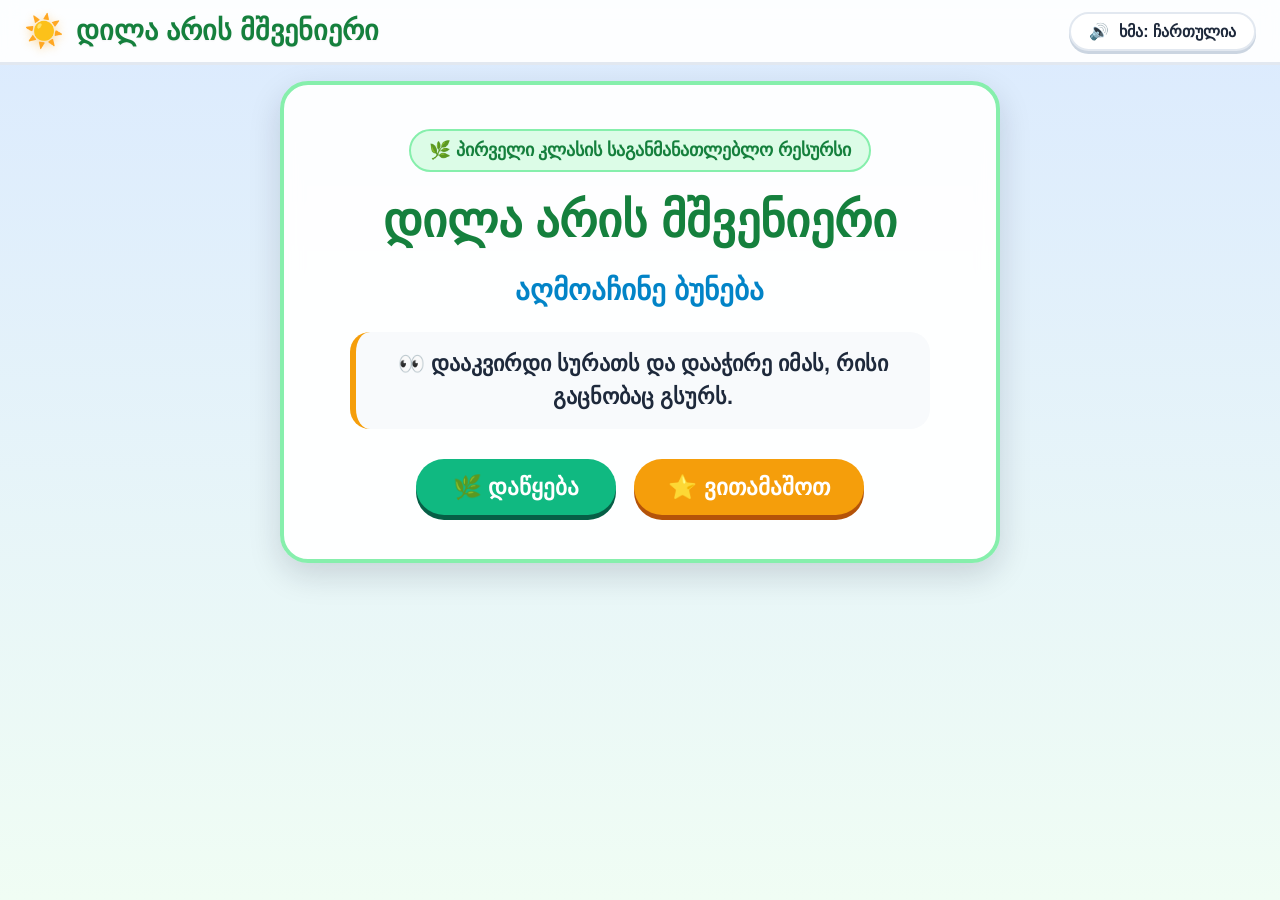
==== index.html @ 61a49000 "Add files via upload" ====
<!DOCTYPE html>
<html lang="ka">
<head>
  <meta charset="UTF-8">
  <meta name="viewport" content="width=device-width, initial-scale=1.0">
  <title>დილა არის მშვენიერი - აღმოაჩინე ბუნება</title>
  
  <!-- სტილების ფაილები (ლოკალური, ოფლაინ) -->
  <link rel="stylesheet" href="css/animations.css">
  <link rel="stylesheet" href="css/style.css">
</head>
<body>
  <div id="app-root">
    
    <!-- ზედა მართვის ზოლი (Header) -->
    <header class="app-header" role="banner">
      <div class="brand-wrapper" id="btn-brand-home" tabindex="0" role="button" aria-label="მთავარ გვერდზე გადასვლა">
        <span class="brand-icon" aria-hidden="true">☀️</span>
        <h1 class="brand-title">დილა არის მშვენიერი</h1>
      </div>
      
      <div class="header-controls">
        <button id="btn-header-home" class="btn btn-icon-control" style="display: none;" aria-label="საწყის გვერდზე დაბრუნება">
          🏠 მთავარი
        </button>
        <button id="btn-header-quiz" class="btn btn-icon-control" style="display: none;" aria-label="თამაშის დაწყება">
          🎮 ვითამაშოთ
        </button>
        <button id="btn-mute-toggle" class="btn btn-icon-control" aria-label="ხმის ჩართვა ან გამორთვა" aria-pressed="false">
          🔊 <span>ხმა: ჩართულია</span>
        </button>
      </div>
    </header>

    <!-- მთავარი ეკრანების კონტეინერი -->
    <main class="screen-container" role="main">

      <!-- 1. საწყისი ეკრანი (Start View) -->
      <section id="view-start" class="screen-view active" aria-labelledby="start-title-id">
        <div class="start-card">
          <div class="start-badge">🌿 პირველი კლასის საგანმანათლებლო რესურსი</div>
          <h2 id="start-title-id" class="start-title">დილა არის მშვენიერი</h2>
          <p class="start-subtitle">აღმოაჩინე ბუნება</p>
          
          <div class="start-instructions" role="note">
            👀 დააკვირდი სურათს და დააჭირე იმას, რისი გაცნობაც გსურს.
          </div>

          <div class="start-actions">
            <button id="btn-start-explore" class="btn btn-primary" aria-label="ბუნების შესწავლის დაწყება">
              🌿 დაწყება
            </button>
            <button id="btn-start-quiz" class="btn btn-amber" aria-label="თამაშის დაწყება">
              ⭐ ვითამაშოთ
            </button>
          </div>
        </div>
      </section>

      <!-- 2. ბუნების ინტერაქტიული სცენა (Explore View) -->
      <section id="view-explore" class="screen-view" aria-label="ბუნების ინტერაქტიული სცენა">
        <div class="explore-toolbar">
          <div class="explore-hint">
            <span>🔍</span> დააკვირდი და შეეხე სურათზე ნებისმიერ ობიექტს!
          </div>
        </div>

        <div class="svg-viewport-wrapper">
          <!-- სრული, ფერადი ბუნების SVG სცენა (1200 x 700) -->
          <svg class="nature-svg" viewBox="0 0 1200 700" xmlns="http://www.w3.org/2000/svg" role="img" aria-label="ბუნების სცენა: მზე, ცა, მუხა, ტბა და ცხოველები">
            <defs>
              <!-- ცის გრადიენტი -->
              <linearGradient id="grad-sky" x1="0%" y1="0%" x2="0%" y2="100%">
                <stop offset="0%" stop-color="#38bdf8"/>
                <stop offset="55%" stop-color="#bae6fd"/>
                <stop offset="100%" stop-color="#fef9c3"/>
              </linearGradient>

              <!-- ბორცვების გრადიენტი -->
              <linearGradient id="grad-hills-far" x1="0%" y1="0%" x2="0%" y2="100%">
                <stop offset="0%" stop-color="#86efac"/>
                <stop offset="100%" stop-color="#4ade80"/>
              </linearGradient>
              <linearGradient id="grad-meadow" x1="0%" y1="0%" x2="0%" y2="100%">
                <stop offset="0%" stop-color="#4ade80"/>
                <stop offset="60%" stop-color="#22c55e"/>
                <stop offset="100%" stop-color="#16a34a"/>
              </linearGradient>

              <!-- ტბის წყლის გრადიენტი -->
              <linearGradient id="grad-lake" x1="0%" y1="0%" x2="100%" y2="100%">
                <stop offset="0%" stop-color="#38bdf8"/>
                <stop offset="60%" stop-color="#0284c7"/>
                <stop offset="100%" stop-color="#0369a1"/>
              </linearGradient>

              <!-- მუხის ხის ტანის გრადიენტი -->
              <linearGradient id="grad-trunk" x1="0%" y1="0%" x2="100%" y2="0%">
                <stop offset="0%" stop-color="#5d4037"/>
                <stop offset="40%" stop-color="#795548"/>
                <stop offset="80%" stop-color="#8d6e63"/>
                <stop offset="100%" stop-color="#4e342e"/>
              </linearGradient>

              <!-- მუხის ფოთლების ჩრდილები -->
              <radialGradient id="grad-canopy-1" cx="40%" cy="40%" r="60%">
                <stop offset="0%" stop-color="#4ade80"/>
                <stop offset="70%" stop-color="#16a34a"/>
                <stop offset="100%" stop-color="#14532d"/>
              </radialGradient>
              <radialGradient id="grad-canopy-2" cx="30%" cy="30%" r="70%">
                <stop offset="0%" stop-color="#22c55e"/>
                <stop offset="85%" stop-color="#15803d"/>
                <stop offset="100%" stop-color="#052e16"/>
              </radialGradient>

              <!-- სკის გრადიენტი -->
              <linearGradient id="grad-beehive" x1="0%" y1="0%" x2="0%" y2="100%">
                <stop offset="0%" stop-color="#fef08a"/>
                <stop offset="50%" stop-color="#f59e0b"/>
                <stop offset="100%" stop-color="#d97706"/>
              </linearGradient>

              <!-- რკოს გრადიენტი -->
              <linearGradient id="grad-acorn" x1="0%" y1="0%" x2="100%" y2="100%">
                <stop offset="0%" stop-color="#d97706"/>
                <stop offset="60%" stop-color="#b45309"/>
                <stop offset="100%" stop-color="#78350f"/>
              </linearGradient>
            </defs>

            <!-- ცის ფონი -->
            <rect x="0" y="0" width="1200" height="700" fill="url(#grad-sky)"/>

            <!-- დილის მზე -->
            <g class="anim-sun-group" transform="translate(110, 100)">
              <!-- მზის სხივები -->
              <g class="anim-sun-rays">
                <line x1="0" y1="-65" x2="0" y2="-82" stroke="#fde047" stroke-width="5" stroke-linecap="round"/>
                <line x1="46" y1="-46" x2="58" y2="-58" stroke="#fde047" stroke-width="5" stroke-linecap="round"/>
                <line x1="65" y1="0" x2="82" y2="0" stroke="#fde047" stroke-width="5" stroke-linecap="round"/>
                <line x1="46" y1="46" x2="58" y2="58" stroke="#fde047" stroke-width="5" stroke-linecap="round"/>
                <line x1="0" y1="65" x2="0" y2="82" stroke="#fde047" stroke-width="5" stroke-linecap="round"/>
                <line x1="-46" y1="46" x2="-58" y2="58" stroke="#fde047" stroke-width="5" stroke-linecap="round"/>
                <line x1="-65" y1="0" x2="-82" y2="0" stroke="#fde047" stroke-width="5" stroke-linecap="round"/>
                <line x1="-46" y1="-46" x2="-58" y2="-58" stroke="#fde047" stroke-width="5" stroke-linecap="round"/>
              </g>
              <!-- მზის დისკო -->
              <circle cx="0" cy="0" r="50" fill="#facc15" stroke="#f59e0b" stroke-width="3"/>
              <!-- მეგობრული ღიმილი მზეზე -->
              <ellipse cx="-16" cy="-10" rx="4" ry="6" fill="#78350f"/>
              <ellipse cx="16" cy="-10" rx="4" ry="6" fill="#78350f"/>
              <circle cx="-14" cy="-12" r="1.5" fill="#ffffff"/>
              <circle cx="18" cy="-12" r="1.5" fill="#ffffff"/>
              <path d="M -18 10 Q 0 26 18 10" stroke="#78350f" stroke-width="3.5" fill="none" stroke-linecap="round"/>
              <!-- ვარდისფერი ლოყები -->
              <circle cx="-25" cy="5" r="7" fill="#f87171" opacity="0.45"/>
              <circle cx="25" cy="5" r="7" fill="#f87171" opacity="0.45"/>
            </g>

            <!-- მცურავი დილის ღრუბლები -->
            <g class="anim-cloud-1" opacity="0.95">
              <path d="M 280 90 Q 300 60 340 70 Q 380 50 420 75 Q 460 65 480 95 Q 490 120 460 130 L 290 130 Q 260 120 280 90 Z" fill="#ffffff"/>
            </g>
            <g class="anim-cloud-2" opacity="0.9">
              <path d="M 680 70 Q 700 45 735 55 Q 765 35 805 60 Q 840 50 860 80 Q 870 105 840 115 L 690 115 Q 660 105 680 70 Z" fill="#ffffff"/>
            </g>

            <!-- შორეული ბორცვები -->
            <path d="M 0 380 Q 200 320 450 360 Q 750 310 1050 370 L 1200 390 L 1200 700 L 0 700 Z" fill="url(#grad-hills-far)"/>

            <!-- მთავარი მწვანე მინდორი -->
            <path d="M 0 440 Q 260 410 520 450 Q 800 400 1200 460 L 1200 700 L 0 700 Z" fill="url(#grad-meadow)"/>

            <!-- პატარა ტბა (ტბა / Pond) -->
            <g id="scene-lake-group">
              <!-- ტბის სანაპირო ჩარჩო (სილა/მიწა) -->
              <path d="M 120 540 C 100 480, 240 450, 360 465 C 470 475, 520 530, 480 600 C 440 660, 260 665, 170 635 C 130 615, 105 575, 120 540 Z" fill="#bbf7d0" opacity="0.7"/>
              <!-- ტბის წყალი -->
              <path id="lake-water-body" d="M 135 540 C 115 490, 250 462, 355 475 C 455 485, 495 535, 465 595 C 430 648, 265 652, 185 625 C 145 610, 122 575, 135 540 Z" fill="url(#grad-lake)"/>
              
              <!-- ტბის წყლის მსუბუქი ლივლივი -->
              <path class="anim-water-ripple" d="M 210 520 Q 250 515 290 520" stroke="#e0f2fe" stroke-width="2.5" stroke-linecap="round" fill="none"/>
              <path class="anim-water-ripple" d="M 320 550 Q 370 545 420 550" stroke="#e0f2fe" stroke-width="2.5" stroke-linecap="round" fill="none"/>
              <path class="anim-water-ripple" d="M 190 580 Q 240 575 300 580" stroke="#e0f2fe" stroke-width="2.5" stroke-linecap="round" fill="none"/>

              <!-- დუმფარები (Water lilies) ტბაზე -->
              <g transform="translate(380, 520)">
                <ellipse cx="0" cy="0" rx="20" ry="10" fill="#15803d"/>
                <polygon points="0,0 8,-12 -8,-12" fill="url(#grad-lake)"/>
                <!-- ყვავილი -->
                <circle cx="0" cy="-4" r="5" fill="#f472b6"/>
                <circle cx="0" cy="-4" r="2" fill="#fef08a"/>
              </g>
              <g transform="translate(190, 600)">
                <ellipse cx="0" cy="0" rx="16" ry="8" fill="#15803d"/>
                <polygon points="0,0 6,-10 -6,-10" fill="url(#grad-lake)"/>
                <circle cx="0" cy="-3" r="4" fill="#f472b6"/>
              </g>
            </g>

            <!-- ==========================================
                 1. ინტერაქტიული ობიექტი: წერო (Crane)
                 მდებარეობს ტბის პირას (x: 240-350, y: 380-570)
                 ========================================== -->
            <g id="svg-obj-crane" class="interactive-object" data-object-id="crane" tabindex="0" role="button" aria-label="წერო: დააჭირე გასაცნობად">
              <g class="crane-body-group">
                <!-- უკანა ფეხი (წყალში ჩადგმული) -->
                <path d="M 285 490 L 285 575 L 275 578 M 285 575 L 293 578" stroke="#ea580c" stroke-width="3.5" stroke-linecap="round" fill="none"/>
                
                <!-- წინა ფეხი (ანიმირებადი ნაბიჯი) -->
                <g class="crane-leg-front">
                  <path d="M 300 490 L 305 575 L 295 578 M 305 575 L 315 578" stroke="#ea580c" stroke-width="3.5" stroke-linecap="round" fill="none"/>
                </g>

                <!-- ტანი -->
                <path d="M 280 440 C 260 445, 250 480, 275 500 C 305 515, 335 485, 330 455 C 325 435, 305 430, 280 440 Z" fill="#f8fafc" stroke="#94a3b8" stroke-width="2"/>
                
                <!-- კუდის შავი ბუმბული -->
                <path d="M 255 480 Q 240 500 250 515 Q 275 510 280 495 Z" fill="#334155"/>

                <!-- მარცხენა ფრთა (ანიმირებადი) -->
                <g class="crane-wing-left">
                  <path d="M 275 450 Q 295 455, 318 480 Q 295 500, 270 485 Z" fill="#e2e8f0" stroke="#64748b" stroke-width="1.8"/>
                </g>

                <!-- მარჯვენა ფრთა (ანიმირებადი) -->
                <g class="crane-wing-right">
                  <path d="M 285 448 Q 308 452, 325 472 Q 305 490, 280 478 Z" fill="#ffffff" stroke="#94a3b8" stroke-width="1.8"/>
                </g>

                <!-- გრძელი ელეგანტური კისერი -->
                <path d="M 315 445 Q 330 410 325 375 Q 320 350 310 340 Q 300 350 308 375 Q 312 410 300 445 Z" fill="#f8fafc" stroke="#94a3b8" stroke-width="1.8"/>
                
                <!-- თავი და წითელი ქოჩორი -->
                <ellipse cx="312" cy="340" rx="9" ry="7" fill="#f8fafc" stroke="#94a3b8" stroke-width="1.5"/>
                <path d="M 308 334 Q 314 330 318 335" stroke="#ef4444" stroke-width="2.5" fill="none"/>
                <!-- თვალი -->
                <circle cx="315" cy="339" r="2" fill="#0f172a"/>
                <circle cx="316" cy="338" r="0.7" fill="#ffffff"/>
                <!-- გრძელი ნისკარტი -->
                <polygon points="318,337 348,342 318,344" fill="#f59e0b" stroke="#d97706" stroke-width="1"/>
              </g>
            </g>

            <!-- ==========================================
                 4. ინტერაქტიული ობიექტი: მუხა (Oak)
                 დიდი, ძლიერი ხე მარჯვენა მხარეს (x: 700-1150, y: 100-660)
                 ========================================== -->
            <g id="svg-obj-oak" class="interactive-object" data-object-id="oak" tabindex="0" role="button" aria-label="მუხა: დააჭირე გასაცნობად">
              <!-- მუხის ძლიერი ტანი და ფესვები -->
              <path d="M 880 650 Q 860 550 870 420 Q 820 440 760 380 L 780 340 Q 840 370 885 360 Q 900 290 910 240 L 960 240 Q 950 320 980 360 Q 1040 350 1100 320 L 1115 360 Q 1050 390 980 430 Q 990 550 1020 650 Z" fill="url(#grad-trunk)" stroke="#3e2723" stroke-width="3"/>
              
              <!-- ხის ქერქის ტექსტურა -->
              <path d="M 910 610 Q 905 520 915 450" stroke="#4e342e" stroke-width="3" fill="none" stroke-linecap="round"/>
              <path d="M 945 630 Q 950 540 940 440" stroke="#4e342e" stroke-width="3" fill="none" stroke-linecap="round"/>
              <path d="M 975 620 Q 970 510 978 460" stroke="#4e342e" stroke-width="2.5" fill="none" stroke-linecap="round"/>

              <!-- მუხის დიდი მწვანე ვარჯი (Canopy) - ფენა 1 -->
              <g class="oak-canopy-layer-1">
                <circle cx="830" cy="220" r="90" fill="url(#grad-canopy-2)"/>
                <circle cx="980" cy="210" r="95" fill="url(#grad-canopy-2)"/>
                <circle cx="900" cy="140" r="100" fill="url(#grad-canopy-1)"/>
                <circle cx="750" cy="260" r="75" fill="url(#grad-canopy-2)"/>
                <circle cx="1060" cy="250" r="80" fill="url(#grad-canopy-2)"/>
              </g>

              <!-- მუხის ვარჯი - ფენა 2 (ნათელი წინა ფოთლები) -->
              <g class="oak-canopy-layer-2">
                <circle cx="800" cy="180" r="70" fill="url(#grad-canopy-1)"/>
                <circle cx="920" cy="120" r="75" fill="#4ade80"/>
                <circle cx="1010" cy="170" r="70" fill="url(#grad-canopy-1)"/>
                <circle cx="880" cy="220" r="85" fill="#22c55e"/>
              </g>

              <!-- ფოთლების ცალკეული დეტალები -->
              <g class="oak-leaves-detail">
                <ellipse cx="730" cy="230" rx="18" ry="10" transform="rotate(-20 730 230)" fill="#86efac"/>
                <ellipse cx="820" cy="130" rx="20" ry="11" transform="rotate(15 820 130)" fill="#86efac"/>
                <ellipse cx="960" cy="100" rx="22" ry="12" transform="rotate(-10 960 100)" fill="#86efac"/>
                <ellipse cx="1060" cy="210" rx="19" ry="10" transform="rotate(25 1060 210)" fill="#86efac"/>
              </g>
            </g>

            <!-- ==========================================
                 6. ინტერაქტიული ობიექტი: ტოტი (Branch)
                 მუხის დიდი ტოტი, რომელიც მარცხნივ გამოდის (x: 660-910, y: 280-360)
                 ========================================== -->
            <g id="svg-obj-branch" class="interactive-object" data-object-id="branch" tabindex="0" role="button" aria-label="ტოტი: დააჭირე გასაცნობად">
              <g class="branch-main-group">
                <!-- მთავარი ტოტის ხაზი -->
                <path d="M 910 330 Q 820 315 750 310 Q 690 315 630 340 L 635 355 Q 700 330 760 325 Q 830 330 910 350 Z" fill="#6d4c41" stroke="#4e342e" stroke-width="2.5"/>
                <!-- მეორე პატარა ტოტი რკოსა და ბუსთვის -->
                <path d="M 780 320 Q 750 290 710 285 L 712 295 Q 750 300 775 325 Z" fill="#6d4c41" stroke="#4e342e" stroke-width="2"/>
                
                <!-- მუხის მწვანე ფოთლები ტოტზე -->
                <g>
                  <ellipse cx="640" cy="335" rx="14" ry="7" transform="rotate(-30 640 335)" fill="#22c55e" stroke="#15803d" stroke-width="1.5"/>
                  <ellipse cx="665" cy="320" rx="16" ry="8" transform="rotate(25 665 320)" fill="#4ade80" stroke="#15803d" stroke-width="1.5"/>
                  <ellipse cx="730" cy="305" rx="15" ry="8" transform="rotate(-15 730 305)" fill="#22c55e" stroke="#15803d" stroke-width="1.5"/>
                  <ellipse cx="800" cy="315" rx="16" ry="8" transform="rotate(20 800 315)" fill="#4ade80" stroke="#15803d" stroke-width="1.5"/>
                </g>
              </g>
            </g>

            <!-- ==========================================
                 2. ინტერაქტიული ობიექტი: ბუ (Owl)
                 ზის მუხის ტოტზე (x: 820-910, y: 220-330)
                 ========================================== -->
            <g id="svg-obj-owl" class="interactive-object" data-object-id="owl" tabindex="0" role="button" aria-label="ბუ: დააჭირე გასაცნობად" transform="translate(825, 205)">
              <!-- ბუს ტანი -->
              <ellipse cx="40" cy="65" rx="26" ry="32" fill="#8d6e63" stroke="#5d4037" stroke-width="2.5"/>
              <ellipse cx="40" cy="72" rx="18" ry="20" fill="#d7ccc8"/>
              
              <!-- ბუს ფრთები (ანიმირებადი) -->
              <g class="owl-wing">
                <path d="M 16 55 Q 8 75 22 88 Z" fill="#6d4c41" stroke="#4e342e" stroke-width="2"/>
                <path d="M 64 55 Q 72 75 58 88 Z" fill="#6d4c41" stroke="#4e342e" stroke-width="2"/>
              </g>

              <!-- ბუს თავი (ანიმირებადი) -->
              <g class="owl-head">
                <!-- ყურის ქოჩორები -->
                <polygon points="18,32 26,14 36,28" fill="#6d4c41" stroke="#4e342e" stroke-width="1.5"/>
                <polygon points="44,28 54,14 62,32" fill="#6d4c41" stroke="#4e342e" stroke-width="1.5"/>
                
                <!-- თავის ოვალი -->
                <circle cx="40" cy="38" r="24" fill="#a1887f" stroke="#5d4037" stroke-width="2"/>
                
                <!-- დიდი თვალები -->
                <circle cx="28" cy="38" r="11" fill="#fef08a" stroke="#f59e0b" stroke-width="2"/>
                <circle cx="52" cy="38" r="11" fill="#fef08a" stroke="#f59e0b" stroke-width="2"/>
                
                <!-- გუგები -->
                <circle cx="28" cy="38" r="5.5" fill="#1e293b"/>
                <circle cx="52" cy="38" r="5.5" fill="#1e293b"/>
                <!-- თვალის ბზინვარება -->
                <circle cx="30" cy="36" r="2" fill="#ffffff"/>
                <circle cx="54" cy="36" r="2" fill="#ffffff"/>

                <!-- ქუთუთოები (დახამხამების ანიმაცია) -->
                <path class="owl-eye-lid" d="M 17 38 Q 28 30 39 38 Z" fill="#8d6e63"/>
                <path class="owl-eye-lid" d="M 41 38 Q 52 30 63 38 Z" fill="#8d6e63"/>

                <!-- ნისკარტი -->
                <polygon points="36,44 44,44 40,53" fill="#f97316"/>
              </g>

              <!-- ბუს ბრჭყალები ტოტზე -->
              <circle cx="32" cy="95" r="3.5" fill="#f97316"/>
              <circle cx="38" cy="96" r="3.5" fill="#f97316"/>
              <circle cx="48" cy="96" r="3.5" fill="#f97316"/>
              <circle cx="54" cy="95" r="3.5" fill="#f97316"/>
            </g>

            <!-- ==========================================
                 5. ინტერაქტიული ობიექტი: რკო (Acorn)
                 კიდია ტოტზე (x: 770, y: 320)
                 ========================================== -->
            <g id="svg-obj-acorn" class="interactive-object" data-object-id="acorn" tabindex="0" role="button" aria-label="რკო: დააჭირე გასაცნობად" transform="translate(775, 315)">
              <!-- ყუნწი -->
              <path d="M 12 0 Q 14 -12 24 -10" stroke="#5d4037" stroke-width="3" stroke-linecap="round" fill="none"/>
              <!-- რკოს ქუდი -->
              <path d="M 0 6 C 0 -4, 24 -4, 24 6 Z" fill="#5d4037" stroke="#3e2723" stroke-width="1.8"/>
              <circle cx="6" cy="2" r="1.2" fill="#8d6e63"/>
              <circle cx="12" cy="1" r="1.2" fill="#8d6e63"/>
              <circle cx="18" cy="2" r="1.2" fill="#8d6e63"/>
              <!-- რკოს ნაყოფი -->
              <path d="M 2 6 C 0 24, 10 36, 12 38 C 14 36, 24 24, 22 6 Z" fill="url(#grad-acorn)" stroke="#78350f" stroke-width="1.8"/>
              <!-- ნათელი ზოლი რკოზე -->
              <path d="M 6 10 Q 5 22 11 30" stroke="#fbbf24" stroke-width="1.5" fill="none" opacity="0.6"/>
            </g>

            <!-- ==========================================
                 8. ინტერაქტიული ობიექტი: სკა (Beehive)
                 კიდია ხის მარცხენა ტოტზე (x: 660, y: 250)
                 ========================================== -->
            <g id="svg-obj-beehive" class="interactive-object" data-object-id="beehive" tabindex="0" role="button" aria-label="სკა: დააჭირე გასაცნობად" transform="translate(680, 240)">
              <!-- საკიდი ტოტიდან -->
              <line x1="25" y1="0" x2="25" y2="20" stroke="#795548" stroke-width="3"/>
              
              <!-- სკის კორპუსი (ფენები) -->
              <g class="hive-body">
                <ellipse cx="25" cy="26" rx="14" ry="6" fill="#fbbf24" stroke="#d97706" stroke-width="2"/>
                <ellipse cx="25" cy="36" rx="20" ry="8" fill="#f59e0b" stroke="#d97706" stroke-width="2"/>
                <ellipse cx="25" cy="48" rx="23" ry="9" fill="#fbbf24" stroke="#d97706" stroke-width="2"/>
                <ellipse cx="25" cy="60" rx="21" ry="8" fill="#f59e0b" stroke="#d97706" stroke-width="2"/>
                <ellipse cx="25" cy="70" rx="15" ry="6" fill="#d97706" stroke="#b45309" stroke-width="2"/>
                <!-- სკის შესასვლელი ხვრელი -->
                <ellipse cx="25" cy="50" rx="5" ry="6" fill="#451a03"/>
              </g>

              <!-- ფუტკარი 1 (ანიმირებული ორბიტა) -->
              <g class="bee-flight-1">
                <g transform="translate(45, 20)">
                  <ellipse cx="0" cy="0" rx="5" ry="3.5" fill="#facc15" stroke="#1e293b" stroke-width="1"/>
                  <line x1="-1" y1="-3" x2="-1" y2="3" stroke="#1e293b" stroke-width="1.2"/>
                  <line x1="2" y1="-3" x2="2" y2="3" stroke="#1e293b" stroke-width="1.2"/>
                  <!-- ფრთები -->
                  <ellipse cx="-1" cy="-4" rx="3.5" ry="2" fill="#e0f2fe" opacity="0.85"/>
                </g>
              </g>

              <!-- ფუტკარი 2 (ანიმირებული ორბიტა) -->
              <g class="bee-flight-2">
                <g transform="translate(-15, 45)">
                  <ellipse cx="0" cy="0" rx="5" ry="3.5" fill="#facc15" stroke="#1e293b" stroke-width="1"/>
                  <line x1="-1" y1="-3" x2="-1" y2="3" stroke="#1e293b" stroke-width="1.2"/>
                  <line x1="2" y1="-3" x2="2" y2="3" stroke="#1e293b" stroke-width="1.2"/>
                  <ellipse cx="-1" cy="-4" rx="3.5" ry="2" fill="#e0f2fe" opacity="0.85"/>
                </g>
              </g>

              <!-- ფუტკარი 3 (ანიმირებული ორბიტა) -->
              <g class="bee-flight-3">
                <g transform="translate(10, 80)">
                  <ellipse cx="0" cy="0" rx="4.5" ry="3" fill="#facc15" stroke="#1e293b" stroke-width="1"/>
                  <line x1="0" y1="-2.5" x2="0" y2="2.5" stroke="#1e293b" stroke-width="1"/>
                  <ellipse cx="0" cy="-3.5" rx="3" ry="1.8" fill="#e0f2fe" opacity="0.85"/>
                </g>
              </g>
            </g>

            <!-- ==========================================
                 3. ინტერაქტიული ობიექტი: კუ (Turtle)
                 ბალახზე, ტბის ნაპირთან (x: 460-550, y: 550-630)
                 ========================================== -->
            <g id="svg-obj-turtle" class="interactive-object" data-object-id="turtle" tabindex="0" role="button" aria-label="კუ: დააჭირე გასაცნობად" transform="translate(470, 560)">
              <!-- ფეხები და კუდი (ანიმირებადი) -->
              <g class="turtle-legs">
                <ellipse cx="14" cy="26" rx="9" ry="6" fill="#84cc16" stroke="#4d7c0f" stroke-width="1.5"/>
                <ellipse cx="64" cy="26" rx="9" ry="6" fill="#84cc16" stroke="#4d7c0f" stroke-width="1.5"/>
                <ellipse cx="20" cy="38" rx="8" ry="5" fill="#65a30d"/>
                <ellipse cx="58" cy="38" rx="8" ry="5" fill="#65a30d"/>
                <!-- პატარა კუდი -->
                <polygon points="68,30 82,33 69,37" fill="#84cc16" stroke="#4d7c0f" stroke-width="1"/>
              </g>

              <!-- კუს თავი (ანიმირებადი გამოყოფა) -->
              <g class="turtle-head">
                <ellipse cx="8" cy="18" rx="11" ry="8" fill="#84cc16" stroke="#4d7c0f" stroke-width="1.8"/>
                <!-- თვალი -->
                <circle cx="5" cy="15" r="2.2" fill="#1e293b"/>
                <circle cx="6" cy="14" r="0.8" fill="#ffffff"/>
                <!-- პატარა ღიმილი -->
                <path d="M 2 20 Q 6 23 9 21" stroke="#365314" stroke-width="1.2" fill="none"/>
              </g>

              <!-- კუს მაგარი ბაკანი -->
              <g class="turtle-shell">
                <ellipse cx="38" cy="24" rx="34" ry="24" fill="#3f6212" stroke="#1a2e05" stroke-width="2.8"/>
                <!-- ბაკნის ფილები (ჰექსაგონალური ნახატი) -->
                <ellipse cx="38" cy="22" rx="25" ry="16" fill="#4d7c0f"/>
                <path d="M 22 22 Q 38 10 54 22 Q 38 34 22 22 Z" fill="#65a30d" stroke="#a3e635" stroke-width="1.8"/>
                <line x1="22" y1="22" x2="10" y2="24" stroke="#a3e635" stroke-width="1.8"/>
                <line x1="54" y1="22" x2="66" y2="24" stroke="#a3e635" stroke-width="1.8"/>
                <line x1="38" y1="10" x2="38" y2="0" stroke="#a3e635" stroke-width="1.8"/>
                <line x1="38" y1="34" x2="38" y2="46" stroke="#a3e635" stroke-width="1.8"/>
              </g>
            </g>

            <!-- ==========================================
                 7. ინტერაქტიული ობიექტი: ია (Violet)
                 მინდორზე გაზრდილი ნაზი ყვავილი (x: 620-690, y: 560-640)
                 ========================================== -->
            <g id="svg-obj-violet" class="interactive-object" data-object-id="violet" tabindex="0" role="button" aria-label="ია: დააჭირე გასაცნობად" transform="translate(635, 560)">
              <!-- ღერო და გულისებრი ფოთლები -->
              <path d="M 25 65 Q 25 45 25 35" stroke="#15803d" stroke-width="4" stroke-linecap="round" fill="none"/>
              <ellipse cx="10" cy="52" rx="14" ry="9" transform="rotate(-30 10 52)" fill="#22c55e" stroke="#15803d" stroke-width="1.5"/>
              <ellipse cx="40" cy="52" rx="14" ry="9" transform="rotate(30 40 52)" fill="#22c55e" stroke="#15803d" stroke-width="1.5"/>

              <!-- იისფერი ფურცლები (ანიმირებადი გაშლა) -->
              <g class="violet-petals">
                <circle cx="17" cy="20" r="12" fill="#8b5cf6" stroke="#6d28d9" stroke-width="1.5"/>
                <circle cx="33" cy="20" r="12" fill="#8b5cf6" stroke="#6d28d9" stroke-width="1.5"/>
                <circle cx="12" cy="33" r="12" fill="#7c3aed" stroke="#5b21b6" stroke-width="1.5"/>
                <circle cx="38" cy="33" r="12" fill="#7c3aed" stroke="#5b21b6" stroke-width="1.5"/>
                <circle cx="25" cy="38" r="13" fill="#9333ea" stroke="#6b21a8" stroke-width="1.5"/>
                
                <!-- ყვითელი ნათელი გული -->
                <circle class="violet-center" cx="25" cy="28" r="6.5" fill="#facc15" stroke="#f59e0b" stroke-width="2"/>
              </g>
            </g>

            <!-- მინდვრის დამატებითი ყვავილები და დეტალები სილამაზისთვის -->
            <g opacity="0.85">
              <circle cx="100" cy="620" r="4" fill="#fef08a"/>
              <circle cx="100" cy="620" r="1.5" fill="#f97316"/>
              <circle cx="580" cy="640" r="4" fill="#ffffff"/>
              <circle cx="580" cy="640" r="1.5" fill="#facc15"/>
              <circle cx="750" cy="630" r="5" fill="#fef08a"/>
              <circle cx="750" cy="630" r="2" fill="#f97316"/>
            </g>

          </svg>
        </div>
      </section>

      <!-- 3. დავალების რეჟიმი / ვიქტორინა (Quiz View - „ვითამაშოთ“) -->
      <section id="view-quiz" class="screen-view" aria-label="დავალების რეჟიმი">
        <div class="quiz-container">
          
          <div class="quiz-header-bar">
            <button id="btn-quiz-home" class="btn btn-light" aria-label="საწყის ეკრანზე დაბრუნება">
              ↩️ დაბრუნება
            </button>
            <div class="quiz-progress-dots" id="quiz-progress" aria-label="კითხვების პროგრესი">
              <!-- JS-ით გენერირდება 8 წერტილი -->
            </div>
          </div>

          <div class="quiz-question-box">
            <h2 id="quiz-question-text" class="quiz-question-text">
              კითხვა იტვირთება...
            </h2>
          </div>

          <div class="quiz-options-grid" id="quiz-options-grid" role="group" aria-label="საპასუხო ვარიანტები">
            <!-- JS-ით გენერირდება 3 დიდი ილუსტრირებული ბარათი -->
          </div>

          <div id="quiz-feedback" class="quiz-feedback-box" role="status" aria-live="polite">
            <!-- წარმატების ან წახალისების შეტყობინება -->
          </div>

        </div>
      </section>

      <!-- 4. საზეიმო ფინალური ეკრანი (Celebration View) -->
      <section id="view-celebration" class="screen-view" aria-label="თამაშის წარმატებით დასრულება">
        <div class="celebration-card">
          <div class="celebration-star-badge" aria-hidden="true">🌟</div>
          <h2 class="celebration-title">
            შესანიშნავია! შენ ბუნების პატარა მკვლევარი ხარ!
          </h2>
          
          <p style="font-size: 1.25rem; font-weight: 700; color: #166534;">
            შენ წარმატებით გაიცანი ბუნების რვავე საოცრება:
          </p>

          <div class="celebration-grid" id="celebration-grid">
            <!-- JS-ით ჩაიტვირთება 8-ვე ობიექტის ილუსტრაცია და სახელი -->
          </div>

          <div class="celebration-actions">
            <button id="btn-celebration-restart-quiz" class="btn btn-amber" aria-label="თამაშის თავიდან დაწყება">
              🔄 თავიდან თამაში
            </button>
            <button id="btn-celebration-go-explore" class="btn btn-primary" aria-label="ბუნების სცენაში დაბრუნება">
              🌿 ბუნების დათვალიერება
            </button>
          </div>
        </div>
      </section>

    </main>

    <!-- ობიექტის გაცნობის დეტალური მოდალი (Detail Modal) -->
    <div id="modal-object-detail" class="modal-overlay" role="dialog" aria-modal="true" aria-hidden="true" aria-labelledby="modal-title">
      <div class="modal-card">
        
        <!-- ზედა რიგი: ილუსტრაცია და სახელი მარცვლებით -->
        <div class="modal-header-row">
          <div id="modal-icon-container" class="modal-object-icon" aria-hidden="true">
            <!-- SVG thumbnail -->
          </div>
          <div class="modal-title-group">
            <h2 id="modal-title" class="modal-object-name">ობიექტი</h2>
            <div id="modal-syllables-container" class="syllables-box" aria-label="დამარცვლა">
              <!-- მარცვლები -->
            </div>
          </div>
        </div>

        <!-- მოკლე წინადადება -->
        <div class="sentence-card">
          <div id="modal-sentence-text" class="sentence-text">
            ეს არის წინადადება.
          </div>
          <button id="btn-modal-speak" class="btn btn-light" style="padding: 8px 16px; font-size: 1rem;" aria-label="წინადადების მოსმენა">
            🔊 მოუსმინე
          </button>
        </div>

        <!-- შეკითხვები და პასუხები -->
        <div id="modal-qa-container" class="modal-qa-container" style="display: flex; flex-direction: column; gap: 10px;">
          <!-- JS-ით ჩაიტვირთება ობიექტის შეკითხვა(ები) და პასუხი(ები) -->
        </div>

        <!-- მოდალის მართვის ღილაკები -->
        <div class="modal-actions">
          <button id="btn-modal-replay" class="btn btn-amber" aria-label="ანიმაციის და ხმის კიდევ ერთხელ მოსმენა">
            🔄 კიდევ ერთხელ
          </button>
          <button id="btn-modal-close" class="btn btn-primary" aria-label="ბუნების სცენაში დაბრუნება">
            🌿 დაბრუნება
          </button>
        </div>

      </div>
    </div>

  </div>

  <!-- სკრიპტები (ოფლაინ, სუფთა JS) -->
  <script src="js/data.js"></script>
  <script src="js/audio.js"></script>
  <script src="js/app.js"></script>
</body>
</html>
---- css/animations.css ----
/* ==========================================================================
   დილა არის მშვენიერი - ბუნებრივი და რბილი ანიმაციები
   პირველი კლასის მოსწავლეებისთვის
   ========================================================================== */

/* --- გარემოს ფონური ანიმაციები --- */

/* მზის ნაზი ნათება */
@keyframes sunPulse {
  0%, 100% {
    transform: scale(1);
    opacity: 0.95;
  }
  50% {
    transform: scale(1.04);
    opacity: 1;
  }
}

.anim-sun-rays {
  transform-origin: 100px 90px;
  animation: sunRotate 40s linear infinite;
}

@keyframes sunRotate {
  from { transform: rotate(0deg); }
  to { transform: rotate(360deg); }
}

/* ღრუბლების ნელი ცურვა */
@keyframes cloudDrift1 {
  0% { transform: translateX(-50px); }
  50% { transform: translateX(30px); }
  100% { transform: translateX(-50px); }
}

@keyframes cloudDrift2 {
  0% { transform: translateX(20px); }
  50% { transform: translateX(-40px); }
  100% { transform: translateX(20px); }
}

.anim-cloud-1 {
  animation: cloudDrift1 28s ease-in-out infinite;
}

.anim-cloud-2 {
  animation: cloudDrift2 35s ease-in-out infinite;
}

/* ტბის წყლის მსუბუქი ლივლივი */
@keyframes waterRipple {
  0%, 100% {
    transform: scaleX(1) translateY(0);
    opacity: 0.65;
  }
  50% {
    transform: scaleX(1.03) translateY(1.5px);
    opacity: 0.9;
  }
}

.anim-water-ripple {
  animation: waterRipple 4s ease-in-out infinite alternate;
  transform-origin: center;
}

/* --- 8 ინტერაქტიული ობიექტის ანიმაციები --- */

/* 1. წერო: ნელა გაშალოს ფრთები და ერთი ნაბიჯი გადადგას */
.crane-active .crane-wing-left {
  animation: craneWingLeft 2.2s ease-in-out;
  transform-origin: 290px 480px;
}

.crane-active .crane-wing-right {
  animation: craneWingRight 2.2s ease-in-out;
  transform-origin: 320px 480px;
}

.crane-active .crane-leg-front {
  animation: craneStep 2.2s ease-in-out;
  transform-origin: 310px 530px;
}

.crane-active .crane-body-group {
  animation: craneBodyMove 2.2s ease-in-out;
}

@keyframes craneWingLeft {
  0%, 100% { transform: rotate(0deg); }
  30%, 70% { transform: rotate(-28deg) translateY(-8px); }
  50% { transform: rotate(-35deg) translateY(-12px); }
}

@keyframes craneWingRight {
  0%, 100% { transform: rotate(0deg); }
  30%, 70% { transform: rotate(26deg) translateY(-6px); }
  50% { transform: rotate(32deg) translateY(-10px); }
}

@keyframes craneStep {
  0%, 100% { transform: rotate(0deg); }
  35% { transform: rotate(-22deg) translateY(-10px); }
  65% { transform: rotate(12deg) translateY(0); }
}

@keyframes craneBodyMove {
  0%, 100% { transform: translate(0, 0); }
  35% { transform: translate(6px, -4px); }
  65% { transform: translate(14px, 0); }
}

/* 2. ბუ: დაახამხამოს თვალები და ოდნავ გააქნიოს ფრთები */
.owl-active .owl-eye-lid {
  animation: owlBlink 1.8s ease-in-out 2;
  transform-origin: center;
}

.owl-active .owl-wing {
  animation: owlWingFlap 1.8s ease-in-out;
  transform-origin: 880px 240px;
}

.owl-active .owl-head {
  animation: owlHeadBob 1.8s ease-in-out;
  transform-origin: 895px 230px;
}

@keyframes owlBlink {
  0%, 40%, 60%, 100% { transform: scaleY(0.08); opacity: 0; }
  45%, 55% { transform: scaleY(1); opacity: 1; }
}

@keyframes owlWingFlap {
  0%, 100% { transform: rotate(0deg); }
  25% { transform: rotate(-14deg) scale(1.05); }
  50% { transform: rotate(10deg); }
  75% { transform: rotate(-12deg); }
}

@keyframes owlHeadBob {
  0%, 100% { transform: rotate(0deg); }
  30% { transform: rotate(-8deg) translateY(-2px); }
  70% { transform: rotate(8deg) translateY(-2px); }
}

/* 3. კუ: ნელა გაიაროს რამდენიმე ნაბიჯი და თავი ოდნავ გამოყოს ბაკნიდან */
.turtle-active .turtle-head {
  animation: turtleHeadPeek 2.5s ease-in-out;
  transform-origin: 470px 580px;
}

.turtle-active .turtle-legs {
  animation: turtleWalkLegs 2.5s ease-in-out;
}

.turtle-active {
  animation: turtleWalkStep 2.5s ease-in-out forwards;
}

@keyframes turtleHeadPeek {
  0%, 100% { transform: translate(0, 0) scale(1); }
  35% { transform: translate(-10px, -2px) scale(1.15); }
  75% { transform: translate(-12px, -3px) scale(1.18); }
}

@keyframes turtleWalkLegs {
  0%, 100% { transform: rotate(0deg); }
  25% { transform: rotate(10deg); }
  50% { transform: rotate(-8deg); }
  75% { transform: rotate(10deg); }
}

@keyframes turtleWalkStep {
  0% { transform: translateX(0); }
  50% { transform: translateX(-12px); }
  100% { transform: translateX(-20px); }
}

/* 4. მუხა: ფოთლები ნაზად შეარხიოს */
.oak-active .oak-canopy-layer-1 {
  animation: oakRustle1 2.2s ease-in-out;
  transform-origin: 860px 220px;
}

.oak-active .oak-canopy-layer-2 {
  animation: oakRustle2 2.2s ease-in-out;
  transform-origin: 820px 180px;
}

.oak-active .oak-leaves-detail {
  animation: oakRustleLeaves 2.2s ease-in-out;
}

@keyframes oakRustle1 {
  0%, 100% { transform: rotate(0deg) scale(1); }
  25% { transform: rotate(1.2deg) scale(1.015); }
  50% { transform: rotate(-1.4deg) scale(0.99); }
  75% { transform: rotate(0.8deg) scale(1.01); }
}

@keyframes oakRustle2 {
  0%, 100% { transform: rotate(0deg); }
  30% { transform: rotate(-1.5deg) scale(1.02); }
  70% { transform: rotate(1.3deg) scale(0.995); }
}

@keyframes oakRustleLeaves {
  0%, 100% { transform: translateY(0); }
  30% { transform: translateY(-4px) skewX(2deg); }
  60% { transform: translateY(2px) skewX(-2deg); }
}

/* 5. რკო: მუხის ტოტიდან უსაფრთხოდ ჩამოვარდეს და ბალახზე გაჩერდეს */
.acorn-active {
  animation: acornFall 2.4s cubic-bezier(0.25, 1, 0.5, 1) forwards;
  transform-origin: center;
}

@keyframes acornFall {
  0% {
    transform: translate(0, 0) rotate(0deg);
  }
  15% {
    transform: translate(-3px, 6px) rotate(8deg);
  }
  45% {
    transform: translate(-10px, 160px) rotate(-15deg);
  }
  70% {
    transform: translate(-14px, 290px) rotate(22deg);
  }
  85% {
    transform: translate(-15px, 275px) rotate(12deg);
  }
  95% {
    transform: translate(-16px, 292px) rotate(16deg);
  }
  100% {
    transform: translate(-16px, 290px) rotate(15deg);
  }
}

/* 6. ტოტი: ქარში მსუბუქად შეირხეს */
.branch-active {
  animation: branchSway 2.5s ease-in-out;
  transform-origin: 940px 290px;
}

@keyframes branchSway {
  0%, 100% { transform: rotate(0deg); }
  25% { transform: rotate(-3.5deg); }
  50% { transform: rotate(2.8deg); }
  75% { transform: rotate(-1.5deg); }
  90% { transform: rotate(0.8deg); }
}

/* 7. ია: კვირტიდან ნელა გაიშალოს იისფერი ყვავილი */
.violet-active .violet-petals {
  animation: violetBloom 2.4s cubic-bezier(0.34, 1.56, 0.64, 1) forwards;
  transform-origin: 650px 600px;
}

.violet-active .violet-center {
  animation: violetCenterGlow 2.4s ease-in-out forwards;
}

@keyframes violetBloom {
  0% {
    transform: scale(0.4) rotate(-20deg);
    opacity: 0.6;
  }
  50% {
    transform: scale(1.15) rotate(5deg);
    opacity: 1;
  }
  75% {
    transform: scale(0.96) rotate(-2deg);
  }
  100% {
    transform: scale(1.08) rotate(0deg);
    opacity: 1;
  }
}

@keyframes violetCenterGlow {
  0% { transform: scale(0.3); opacity: 0.4; }
  60% { transform: scale(1.2); opacity: 1; }
  100% { transform: scale(1); opacity: 1; }
}

/* 8. სკა: სკის გარშემო ორი ან სამი პატარა ფუტკარი მშვიდად დაფრინავდეს */
.bee-flight-1 {
  animation: beeCircle1 5s ease-in-out infinite;
  transform-origin: 750px 320px;
}

.bee-flight-2 {
  animation: beeCircle2 6s ease-in-out infinite;
  transform-origin: 750px 320px;
}

.bee-flight-3 {
  animation: beeCircle3 4.5s ease-in-out infinite;
  transform-origin: 750px 320px;
}

@keyframes beeCircle1 {
  0% { transform: translate(0, 0) rotate(0deg); }
  25% { transform: translate(25px, -18px) rotate(15deg); }
  50% { transform: translate(10px, -35px) rotate(-10deg); }
  75% { transform: translate(-20px, -15px) rotate(20deg); }
  100% { transform: translate(0, 0) rotate(0deg); }
}

@keyframes beeCircle2 {
  0% { transform: translate(0, 0) rotate(0deg); }
  30% { transform: translate(-28px, 15px) rotate(-20deg); }
  60% { transform: translate(18px, 25px) rotate(15deg); }
  85% { transform: translate(22px, -8px) rotate(-10deg); }
  100% { transform: translate(0, 0) rotate(0deg); }
}

@keyframes beeCircle3 {
  0% { transform: translate(0, 0); }
  33% { transform: translate(16px, -24px); }
  66% { transform: translate(-14px, 12px); }
  100% { transform: translate(0, 0); }
}

.beehive-active .hive-body {
  animation: hiveGentleBounce 1.8s ease-in-out;
  transform-origin: 745px 280px;
}

@keyframes hiveGentleBounce {
  0%, 100% { transform: rotate(0deg); }
  25% { transform: rotate(3deg); }
  50% { transform: rotate(-2.5deg); }
  75% { transform: rotate(1.5deg); }
}

/* --- ჰოვერისა და ფოკუსის რბილი გამოკვეთა (სახელის ჩვენების გარეშე) --- */
.interactive-object {
  cursor: pointer;
  outline: none;
  transition: filter 0.3s ease, transform 0.3s ease;
}

.interactive-object:hover,
.interactive-object:focus-visible {
  filter: drop-shadow(0 0 10px rgba(255, 235, 59, 0.85)) drop-shadow(0 0 18px rgba(76, 175, 80, 0.6));
}

.interactive-object:focus-visible {
  stroke: #ff9800;
  stroke-width: 2px;
}

/* ვარსკვლავის გამოჩენა სწორ პასუხზე */
@keyframes starPop {
  0% {
    transform: scale(0) rotate(-45deg);
    opacity: 0;
  }
  60% {
    transform: scale(1.25) rotate(15deg);
    opacity: 1;
  }
  100% {
    transform: scale(1) rotate(0deg);
    opacity: 1;
  }
}

.anim-star-pop {
  animation: starPop 0.6s cubic-bezier(0.175, 0.885, 0.32, 1.275) forwards;
}

/* ნაზი შერყევა შეცდომისას */
@keyframes gentleNudge {
  0%, 100% { transform: translateX(0); }
  25% { transform: translateX(-6px); }
  50% { transform: translateX(6px); }
  75% { transform: translateX(-4px); }
}

.anim-gentle-nudge {
  animation: gentleNudge 0.5s ease-in-out;
}
---- css/style.css ----
/* ==========================================================================
   დილა არის მშვენიერი - მთავარი სტილები
   პირველი კლასის მოსწავლეებისთვის
   ========================================================================== */

/* --- ცვლადები და ფერების პალიტრა --- */
:root {
  --font-family: 'Segoe UI', -apple-system, BlinkMacSystemFont, 'BPG Nino Mtavruli', 'Noto Sans Georgian', Arial, sans-serif;
  
  --color-sky-light: #e0f2fe;
  --color-sky-blue: #38bdf8;
  --color-grass-green: #22c55e;
  --color-dark-green: #15803d;
  --color-sun-yellow: #facc15;
  --color-sun-orange: #f97316;
  --color-water-blue: #0284c7;
  --color-lake-cyan: #06b6d4;
  
  --color-bg-cream: #fefce8;
  --color-card-bg: #ffffff;
  --color-text-dark: #1e293b;
  --color-text-muted: #475569;
  
  --color-primary: #10b981;
  --color-primary-dark: #047857;
  --color-primary-shadow: #065f46;
  
  --color-secondary: #3b82f6;
  --color-secondary-dark: #1d4ed8;
  --color-secondary-shadow: #1e40af;
  
  --color-accent-amber: #f59e0b;
  --color-accent-amber-dark: #d97706;
  --color-accent-amber-shadow: #b45309;

  --color-violet: #8b5cf6;
  --color-violet-shadow: #6d28d9;
  
  --color-error-soft: #fef3c7;
  --color-error-text: #92400e;
  
  --shadow-sm: 0 4px 6px -1px rgba(0, 0, 0, 0.1);
  --shadow-md: 0 10px 15px -3px rgba(0, 0, 0, 0.12), 0 4px 6px -2px rgba(0, 0, 0, 0.05);
  --shadow-lg: 0 20px 25px -5px rgba(0, 0, 0, 0.15), 0 10px 10px -5px rgba(0, 0, 0, 0.04);
  --shadow-card: 0 12px 32px rgba(15, 23, 42, 0.15);
  
  --radius-sm: 12px;
  --radius-md: 20px;
  --radius-lg: 28px;
  --radius-full: 9999px;
}

/* --- გლობალური საბაზისო სტილები --- */
* {
  box-sizing: border-box;
  margin: 0;
  padding: 0;
  -webkit-tap-highlight-color: transparent;
}

html, body {
  width: 100%;
  height: 100%;
  overflow-x: hidden;
  font-family: var(--font-family);
  background-color: var(--color-bg-cream);
  color: var(--color-text-dark);
  line-height: 1.5;
  user-select: none;
  -webkit-user-select: none;
}

/* --- აპლიკაციის ძირითადი ჩარჩო --- */
#app-root {
  display: flex;
  flex-direction: column;
  min-height: 100vh;
  width: 100%;
  max-width: 1440px;
  margin: 0 auto;
  position: relative;
  background: linear-gradient(180deg, #dbeafe 0%, #f0fdf4 100%);
  box-shadow: 0 0 40px rgba(0, 0, 0, 0.08);
}

/* --- ზედა მართვის ზოლი (Header) --- */
.app-header {
  display: flex;
  align-items: center;
  justify-content: space-between;
  padding: 10px 24px;
  background: rgba(255, 255, 255, 0.92);
  backdrop-filter: blur(8px);
  -webkit-backdrop-filter: blur(8px);
  border-bottom: 3px solid #e2e8f0;
  z-index: 20;
  flex-wrap: wrap;
  gap: 12px;
}

.brand-wrapper {
  display: flex;
  align-items: center;
  gap: 12px;
  cursor: pointer;
}

.brand-icon {
  font-size: 2rem;
  line-height: 1;
  filter: drop-shadow(0 2px 4px rgba(245, 158, 11, 0.4));
}

.brand-title {
  font-size: clamp(1.25rem, 2.2vw, 1.85rem);
  font-weight: 800;
  color: var(--color-dark-green);
  text-shadow: 0 1px 2px rgba(0, 0, 0, 0.05);
}

.header-controls {
  display: flex;
  align-items: center;
  gap: 12px;
}

/* --- ღილაკების დიზაინი (დიდი, მომრგვალებული, ტაქტილური) --- */
.btn {
  font-family: var(--font-family);
  display: inline-flex;
  align-items: center;
  justify-content: center;
  gap: 10px;
  border: none;
  cursor: pointer;
  font-weight: 700;
  font-size: 1.15rem;
  padding: 12px 24px;
  border-radius: var(--radius-full);
  transition: all 0.15s ease-in-out;
  text-decoration: none;
  position: relative;
  outline: none;
  box-shadow: 0 5px 0 var(--btn-shadow, #0f766e);
}

.btn:active {
  transform: translateY(4px);
  box-shadow: 0 1px 0 var(--btn-shadow, #0f766e);
}

.btn:focus-visible {
  outline: 4px solid var(--color-sun-yellow);
  outline-offset: 3px;
}

.btn-primary {
  --btn-shadow: var(--color-primary-shadow);
  background-color: var(--color-primary);
  color: #ffffff;
}
.btn-primary:hover {
  background-color: #059669;
}

.btn-secondary {
  --btn-shadow: var(--color-secondary-shadow);
  background-color: var(--color-secondary);
  color: #ffffff;
}
.btn-secondary:hover {
  background-color: #2563eb;
}

.btn-amber {
  --btn-shadow: var(--color-accent-amber-shadow);
  background-color: var(--color-accent-amber);
  color: #ffffff;
}
.btn-amber:hover {
  background-color: #d97706;
}

.btn-violet {
  --btn-shadow: var(--color-violet-shadow);
  background-color: var(--color-violet);
  color: #ffffff;
}
.btn-violet:hover {
  background-color: #7c3aed;
}

.btn-light {
  --btn-shadow: #cbd5e1;
  background-color: #f1f5f9;
  color: var(--color-text-dark);
  border: 2px solid #cbd5e1;
}
.btn-light:hover {
  background-color: #e2e8f0;
}

/* პატარა სამართავი ღილაკები ჰედერში */
.btn-icon-control {
  padding: 8px 18px;
  font-size: 1rem;
  border-radius: var(--radius-full);
  border: 2px solid #e2e8f0;
  background-color: #ffffff;
  color: var(--color-text-dark);
  box-shadow: 0 3px 0 #cbd5e1;
  font-weight: 700;
}
.btn-icon-control:active {
  transform: translateY(2px);
  box-shadow: 0 1px 0 #cbd5e1;
}
.btn-icon-control:hover {
  background-color: #f8fafc;
}

/* --- ეკრანების კონტეინერი --- */
.screen-container {
  flex: 1;
  display: flex;
  flex-direction: column;
  position: relative;
  overflow: hidden;
}

.screen-view {
  width: 100%;
  height: 100%;
  display: none;
  flex-direction: column;
  align-items: center;
  justify-content: center;
  padding: 16px;
  animation: fadeIn 0.35s ease-out;
}

.screen-view.active {
  display: flex;
}

@keyframes fadeIn {
  from { opacity: 0; transform: scale(0.98); }
  to { opacity: 1; transform: scale(1); }
}

/* --- 1. საწყისი ეკრანი (Start View) --- */
.start-card {
  background: rgba(255, 255, 255, 0.94);
  backdrop-filter: blur(10px);
  -webkit-backdrop-filter: blur(10px);
  border-radius: var(--radius-lg);
  border: 4px solid #86efac;
  padding: clamp(24px, 4vw, 44px);
  max-width: 720px;
  width: 100%;
  text-align: center;
  box-shadow: var(--shadow-card);
  display: flex;
  flex-direction: column;
  align-items: center;
  gap: 20px;
}

.start-badge {
  background: #dcfce7;
  color: var(--color-dark-green);
  font-size: 1.1rem;
  font-weight: 800;
  padding: 6px 18px;
  border-radius: var(--radius-full);
  border: 2px solid #86efac;
  display: inline-flex;
  align-items: center;
  gap: 8px;
}

.start-title {
  font-size: clamp(1.9rem, 4.5vw, 3rem);
  font-weight: 900;
  color: #15803d;
  line-height: 1.2;
}

.start-subtitle {
  font-size: clamp(1.3rem, 2.5vw, 1.8rem);
  font-weight: 800;
  color: #0284c7;
}

.start-instructions {
  font-size: clamp(1.1rem, 2.2vw, 1.35rem);
  font-weight: 600;
  color: var(--color-text-dark);
  background: #f8fafc;
  padding: 16px 24px;
  border-radius: var(--radius-md);
  border-left: 6px solid var(--color-accent-amber);
  max-width: 580px;
}

.start-actions {
  display: flex;
  flex-wrap: wrap;
  justify-content: center;
  gap: 18px;
  width: 100%;
  margin-top: 10px;
}

.start-actions .btn {
  font-size: clamp(1.15rem, 2.4vw, 1.45rem);
  padding: 14px 34px;
  min-width: 200px;
}

/* --- 2. ბუნების საძიებო სცენა (Explore View) --- */
#view-explore {
  padding: 8px;
  justify-content: flex-start;
  overflow: hidden;
}

.explore-toolbar {
  width: 100%;
  max-width: 1200px;
  display: flex;
  justify-content: space-between;
  align-items: center;
  padding: 6px 12px;
  margin-bottom: 6px;
  background: rgba(255, 255, 255, 0.85);
  border-radius: var(--radius-md);
  box-shadow: var(--shadow-sm);
}

.explore-hint {
  font-size: 1.15rem;
  font-weight: 700;
  color: var(--color-dark-green);
  display: flex;
  align-items: center;
  gap: 8px;
}

.svg-viewport-wrapper {
  width: 100%;
  max-width: 1200px;
  flex: 1;
  display: flex;
  align-items: center;
  justify-content: center;
  position: relative;
  background: #ffffff;
  border-radius: var(--radius-lg);
  border: 4px solid #bae6fd;
  box-shadow: var(--shadow-lg);
  overflow: hidden;
}

.nature-svg {
  width: 100%;
  height: 100%;
  max-height: 80vh;
  display: block;
  object-fit: contain;
}

/* --- 3. ობიექტის გაცნობის დეტალური მოდალი (Detail Modal) --- */
.modal-overlay {
  position: fixed;
  inset: 0;
  background-color: rgba(15, 23, 42, 0.55);
  backdrop-filter: blur(5px);
  -webkit-backdrop-filter: blur(5px);
  display: none;
  align-items: center;
  justify-content: center;
  z-index: 100;
  padding: 16px;
}

.modal-overlay.active {
  display: flex;
  animation: modalPop 0.3s cubic-bezier(0.175, 0.885, 0.32, 1.275);
}

@keyframes modalPop {
  from { opacity: 0; transform: scale(0.85); }
  to { opacity: 1; transform: scale(1); }
}

.modal-card {
  background: #ffffff;
  border-radius: var(--radius-lg);
  border: 5px solid #38bdf8;
  width: 100%;
  max-width: 680px;
  padding: clamp(20px, 3.5vw, 36px);
  box-shadow: 0 25px 50px -12px rgba(0, 0, 0, 0.35);
  display: flex;
  flex-direction: column;
  gap: 18px;
  position: relative;
  max-height: 90vh;
  overflow-y: auto;
}

.modal-header-row {
  display: flex;
  align-items: center;
  justify-content: space-between;
  border-bottom: 2px dashed #e2e8f0;
  padding-bottom: 12px;
}

.modal-object-icon {
  width: 90px;
  height: 90px;
  background: #f0fdf4;
  border-radius: var(--radius-md);
  border: 3px solid #86efac;
  display: flex;
  align-items: center;
  justify-content: center;
  overflow: hidden;
  box-shadow: var(--shadow-sm);
}

.modal-title-group {
  flex: 1;
  margin-left: 18px;
}

.modal-object-name {
  font-size: clamp(2rem, 4vw, 2.7rem);
  font-weight: 900;
  color: var(--color-dark-green);
  line-height: 1.1;
}

/* მარცვლების ვიზუალიზაცია */
.syllables-box {
  display: flex;
  align-items: center;
  gap: 8px;
  margin-top: 6px;
}

.syllable-badge {
  background: #fef08a;
  color: #854d0e;
  font-size: 1.35rem;
  font-weight: 800;
  padding: 4px 14px;
  border-radius: var(--radius-sm);
  border: 2px solid #facc15;
  box-shadow: 0 2px 0 #eab308;
}

.syllables-divider {
  font-size: 1.4rem;
  font-weight: 900;
  color: #cbd5e1;
}

/* წინადადების ბლოკი */
.sentence-card {
  background: #f0fdfa;
  border-radius: var(--radius-md);
  border: 2px solid #99f6e4;
  padding: 14px 20px;
  display: flex;
  align-items: center;
  justify-content: space-between;
  gap: 12px;
}

.sentence-text {
  font-size: clamp(1.2rem, 2.5vw, 1.55rem);
  font-weight: 700;
  color: #115e59;
}

/* შეკითხვა და პასუხი */
.qa-card {
  background: #fefce8;
  border-radius: var(--radius-md);
  border: 2px solid #fde047;
  padding: 16px 20px;
  display: flex;
  flex-direction: column;
  gap: 10px;
}

.qa-question-row {
  display: flex;
  align-items: center;
  gap: 10px;
}

.qa-badge {
  background: #f59e0b;
  color: #ffffff;
  font-size: 0.95rem;
  font-weight: 800;
  padding: 4px 10px;
  border-radius: var(--radius-sm);
}

.qa-question-text {
  font-size: clamp(1.15rem, 2.2vw, 1.35rem);
  font-weight: 700;
  color: #78350f;
}

.qa-answer-row {
  background: #ffffff;
  border-radius: var(--radius-sm);
  padding: 10px 16px;
  border: 2px dashed #facc15;
  display: flex;
  align-items: center;
  justify-content: space-between;
}

.qa-answer-text {
  font-size: 1.3rem;
  font-weight: 800;
  color: #15803d;
}

/* მოდალის ქვედა ღილაკები */
.modal-actions {
  display: flex;
  flex-wrap: wrap;
  gap: 14px;
  margin-top: 6px;
  justify-content: flex-end;
}

.modal-actions .btn {
  flex: 1;
  min-width: 170px;
  font-size: 1.2rem;
  padding: 12px 20px;
}

/* --- 4. დავალების / ვიქტორინის რეჟიმი (Quiz View - „ვითამაშოთ“) --- */
#view-quiz {
  justify-content: flex-start;
  padding: 14px;
}

.quiz-container {
  width: 100%;
  max-width: 900px;
  display: flex;
  flex-direction: column;
  align-items: center;
  gap: 20px;
  margin: 0 auto;
}

.quiz-header-bar {
  width: 100%;
  display: flex;
  justify-content: space-between;
  align-items: center;
  background: #ffffff;
  padding: 12px 24px;
  border-radius: var(--radius-md);
  box-shadow: var(--shadow-sm);
  border: 2px solid #e2e8f0;
}

.quiz-progress-dots {
  display: flex;
  gap: 8px;
}

.progress-dot {
  width: 18px;
  height: 18px;
  border-radius: 50%;
  background: #e2e8f0;
  transition: all 0.3s ease;
}

.progress-dot.active {
  background: #3b82f6;
  transform: scale(1.2);
}

.progress-dot.completed {
  background: #22c55e;
}

.quiz-question-box {
  background: #ffffff;
  border-radius: var(--radius-lg);
  border: 4px solid #86efac;
  box-shadow: var(--shadow-card);
  padding: clamp(20px, 3vw, 32px);
  width: 100%;
  text-align: center;
}

.quiz-question-text {
  font-size: clamp(1.4rem, 3.2vw, 2.1rem);
  font-weight: 800;
  color: #166534;
  line-height: 1.3;
}

/* 3 საპასუხო ილუსტრირებული ბარათი */
.quiz-options-grid {
  display: grid;
  grid-template-columns: repeat(3, 1fr);
  gap: clamp(14px, 2.5vw, 24px);
  width: 100%;
}

.quiz-option-card {
  background: #ffffff;
  border-radius: var(--radius-lg);
  border: 4px solid #cbd5e1;
  padding: 16px;
  display: flex;
  flex-direction: column;
  align-items: center;
  justify-content: space-between;
  cursor: pointer;
  transition: all 0.2s ease-in-out;
  box-shadow: 0 8px 0 #94a3b8;
  min-height: 220px;
  position: relative;
  outline: none;
}

.quiz-option-card:hover {
  border-color: #38bdf8;
  transform: translateY(-4px);
  box-shadow: 0 12px 0 #0284c7;
}

.quiz-option-card:active {
  transform: translateY(4px);
  box-shadow: 0 2px 0 #0284c7;
}

.quiz-option-card:focus-visible {
  outline: 4px solid var(--color-sun-yellow);
  outline-offset: 4px;
}

.option-svg-wrapper {
  width: 100%;
  height: 130px;
  display: flex;
  align-items: center;
  justify-content: center;
  pointer-events: none;
}

.option-svg-wrapper svg {
  max-width: 100%;
  max-height: 100%;
  object-fit: contain;
}

.option-label {
  font-size: clamp(1.2rem, 2.2vw, 1.55rem);
  font-weight: 800;
  color: var(--color-text-dark);
  margin-top: 10px;
  text-align: center;
}

/* სწორი პასუხის სტილი */
.quiz-option-card.correct-answer {
  border-color: #22c55e !important;
  background-color: #f0fdf4 !important;
  box-shadow: 0 8px 0 #15803d !important;
  transform: scale(1.04);
}

/* უკუკავშირის შეტყობინება (Feedback Box) */
.quiz-feedback-box {
  min-height: 64px;
  display: flex;
  align-items: center;
  justify-content: center;
  gap: 12px;
  width: 100%;
  border-radius: var(--radius-full);
  font-size: 1.45rem;
  font-weight: 800;
  padding: 10px 24px;
  opacity: 0;
  transition: opacity 0.25s ease;
}

.quiz-feedback-box.show-success {
  opacity: 1;
  background-color: #dcfce7;
  color: #15803d;
  border: 3px solid #86efac;
}

.quiz-feedback-box.show-retry {
  opacity: 1;
  background-color: var(--color-error-soft);
  color: var(--color-error-text);
  border: 3px solid #fde047;
}

/* --- 5. დასკვნითი საზეიმო ეკრანი (Celebration View) --- */
#view-celebration {
  justify-content: center;
  padding: 20px;
}

.celebration-card {
  background: #ffffff;
  border-radius: var(--radius-lg);
  border: 5px solid #facc15;
  box-shadow: var(--shadow-card);
  padding: clamp(24px, 4vw, 44px);
  max-width: 860px;
  width: 100%;
  text-align: center;
  display: flex;
  flex-direction: column;
  align-items: center;
  gap: 22px;
}

.celebration-star-badge {
  font-size: 3.5rem;
  animation: starPop 0.8s ease-out;
}

.celebration-title {
  font-size: clamp(1.6rem, 3.8vw, 2.5rem);
  font-weight: 900;
  color: #15803d;
  line-height: 1.3;
}

.celebration-grid {
  display: grid;
  grid-template-columns: repeat(4, 1fr);
  gap: 14px;
  width: 100%;
  margin: 10px 0;
}

.celebration-item {
  background: #f8fafc;
  border-radius: var(--radius-md);
  border: 2px solid #e2e8f0;
  padding: 12px 8px;
  display: flex;
  flex-direction: column;
  align-items: center;
  gap: 8px;
}

.celebration-item-svg {
  width: 60px;
  height: 60px;
}

.celebration-item-name {
  font-size: 1.15rem;
  font-weight: 800;
  color: var(--color-dark-green);
}

.celebration-actions {
  display: flex;
  flex-wrap: wrap;
  gap: 16px;
  justify-content: center;
}

/* --- ადაპტურობა (Mobile & Tablet) --- */
@media (max-width: 840px) {
  .quiz-options-grid {
    grid-template-columns: 1fr;
    max-width: 440px;
  }
  
  .celebration-grid {
    grid-template-columns: repeat(2, 1fr);
  }

  .quiz-option-card {
    min-height: 140px;
    flex-direction: row;
    padding: 12px 20px;
  }

  .option-svg-wrapper {
    width: 100px;
    height: 90px;
  }

  .option-label {
    margin-top: 0;
    font-size: 1.4rem;
  }

  .app-header {
    padding: 8px 14px;
  }

  .modal-actions {
    flex-direction: column;
  }
}

@media (max-width: 480px) {
  .start-actions {
    flex-direction: column;
  }
  .start-actions .btn {
    width: 100%;
  }
  .modal-card {
    padding: 16px;
  }
  .modal-object-icon {
    width: 70px;
    height: 70px;
  }
}

/* ხელმისაწვდომობა: შემცირებული ანიმაციების რეჟიმი */
@media (prefers-reduced-motion: reduce) {
  *, ::before, ::after {
    animation-duration: 0.01ms !important;
    animation-iteration-count: 1 !important;
    transition-duration: 0.01ms !important;
    scroll-behavior: auto !important;
  }
}
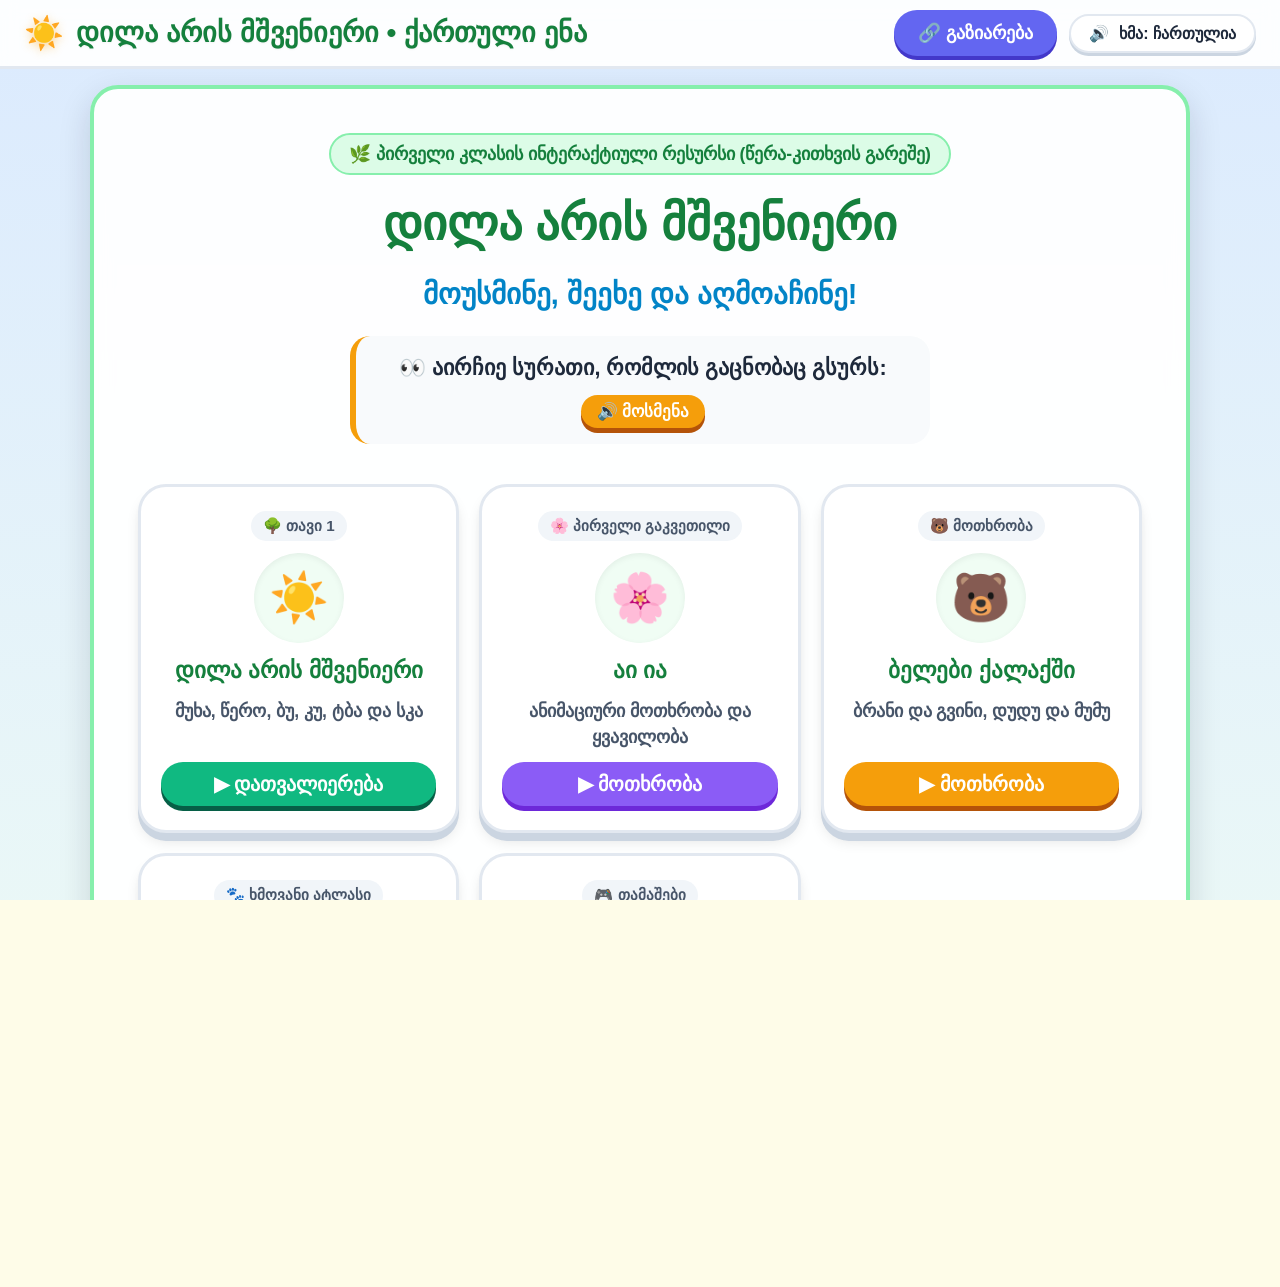
==== commit dc823e0d: "Add files via upload" ====
--- a/index.html
+++ b/index.html
@@ -16,15 +16,15 @@
     <header class="app-header" role="banner">
       <div class="brand-wrapper" id="btn-brand-home" tabindex="0" role="button" aria-label="მთავარ გვერდზე გადასვლა">
         <span class="brand-icon" aria-hidden="true">☀️</span>
-        <h1 class="brand-title">დილა არის მშვენიერი</h1>
+        <h1 class="brand-title">დილა არის მშვენიერი &bull; ქართული ენა</h1>
       </div>
       
       <div class="header-controls">
         <button id="btn-header-home" class="btn btn-icon-control" style="display: none;" aria-label="საწყის გვერდზე დაბრუნება">
           🏠 მთავარი
         </button>
-        <button id="btn-header-quiz" class="btn btn-icon-control" style="display: none;" aria-label="თამაშის დაწყება">
-          🎮 ვითამაშოთ
+        <button id="btn-header-share" class="btn btn-share" aria-label="ამ გვერდის ბმულის გაზიარება">
+          🔗 გაზიარება
         </button>
         <button id="btn-mute-toggle" class="btn btn-icon-control" aria-label="ხმის ჩართვა ან გამორთვა" aria-pressed="false">
           🔊 <span>ხმა: ჩართულია</span>
@@ -35,34 +35,95 @@
     <!-- მთავარი ეკრანების კონტეინერი -->
     <main class="screen-container" role="main">
 
-      <!-- 1. საწყისი ეკრანი (Start View) -->
+      <!-- 1. საწყისი ეკრანი (Start View) - 5 დიდი ინტერაქტიული მოდული -->
       <section id="view-start" class="screen-view active" aria-labelledby="start-title-id">
-        <div class="start-card">
-          <div class="start-badge">🌿 პირველი კლასის საგანმანათლებლო რესურსი</div>
+        <div class="start-card" style="max-width: 1100px;">
+          <div class="start-badge">🌿 პირველი კლასის ინტერაქტიული რესურსი (წერა-კითხვის გარეშე)</div>
           <h2 id="start-title-id" class="start-title">დილა არის მშვენიერი</h2>
-          <p class="start-subtitle">აღმოაჩინე ბუნება</p>
+          <p class="start-subtitle">მოუსმინე, შეეხე და აღმოაჩინე!</p>
           
-          <div class="start-instructions" role="note">
-            👀 დააკვირდი სურათს და დააჭირე იმას, რისი გაცნობაც გსურს.
-          </div>
-
-          <div class="start-actions">
-            <button id="btn-start-explore" class="btn btn-primary" aria-label="ბუნების შესწავლის დაწყება">
-              🌿 დაწყება
-            </button>
-            <button id="btn-start-quiz" class="btn btn-amber" aria-label="თამაშის დაწყება">
-              ⭐ ვითამაშოთ
-            </button>
-          </div>
+          <div class="start-instructions" role="note" style="display: flex; align-items: center; justify-content: center; gap: 10px; flex-wrap: wrap;">
+            <span>👀 აირჩიე სურათი, რომლის გაცნობაც გსურს:</span>
+            <button id="btn-start-welcome-speak" class="btn btn-amber" style="padding: 6px 16px; font-size: 1.05rem;" aria-label="ინსტრუქციის მოსმენა">
+              🔊 მოსმენა
+            </button>
+          </div>
+
+          <!-- 5 დიდი ინტერაქტიული ბარათი -->
+          <div class="modules-grid">
+            
+            <!-- 1. ბუნების სამყარო -->
+            <div class="module-card" id="card-mod-nature" tabindex="0" role="button" aria-label="დილა არის მშვენიერი - ბუნების შესწავლა">
+              <span class="module-badge">🌳 თავი 1</span>
+              <div class="module-icon-wrapper">☀️</div>
+              <h3 class="module-card-title">დილა არის მშვენიერი</h3>
+              <p class="module-card-desc">მუხა, წერო, ბუ, კუ, ტბა და სკა</p>
+              <button class="btn btn-primary module-btn-play" tabindex="-1">
+                ▶ დათვალიერება
+              </button>
+            </div>
+
+            <!-- 2. მოთხრობა: აი ია -->
+            <div class="module-card" id="card-mod-ai-ia" tabindex="0" role="button" aria-label="მოთხრობა აი ია">
+              <span class="module-badge">🌸 პირველი გაკვეთილი</span>
+              <div class="module-icon-wrapper">🌸</div>
+              <h3 class="module-card-title">აი ია</h3>
+              <p class="module-card-desc">ანიმაციური მოთხრობა და ყვავილობა</p>
+              <button class="btn btn-violet module-btn-play" tabindex="-1">
+                ▶ მოთხრობა
+              </button>
+            </div>
+
+            <!-- 3. მოთხრობა: ბელები ქალაქში -->
+            <div class="module-card" id="card-mod-belebi" tabindex="0" role="button" aria-label="მოთხრობა ბელები ქალაქში">
+              <span class="module-badge">🐻 მოთხრობა</span>
+              <div class="module-icon-wrapper">🐻</div>
+              <h3 class="module-card-title">ბელები ქალაქში</h3>
+              <p class="module-card-desc">ბრანი და გვინი, დუდუ და მუმუ</p>
+              <button class="btn btn-amber module-btn-play" tabindex="-1">
+                ▶ მოთხრობა
+              </button>
+            </div>
+
+            <!-- 4. ცხოველთა ხმები -->
+            <div class="module-card" id="card-mod-animals" tabindex="0" role="button" aria-label="ცხოველებისა და ფრინველების ხმები">
+              <span class="module-badge">🐾 ხმოვანი ატლასი</span>
+              <div class="module-icon-wrapper">🦉</div>
+              <h3 class="module-card-title">ცხოველთა ხმები</h3>
+              <p class="module-card-desc">ვინ როგორ ხმიანობს? მოუსმინე!</p>
+              <button class="btn btn-secondary module-btn-play" tabindex="-1">
+                ▶ ხმების მოსმენა
+              </button>
+            </div>
+
+            <!-- 5. ვითამაშოთ -->
+            <div class="module-card" id="card-mod-quiz" tabindex="0" role="button" aria-label="ხმოვანი თამაში">
+              <span class="module-badge">🎮 თამაშები</span>
+              <div class="module-icon-wrapper">⭐</div>
+              <h3 class="module-card-title">ვითამაშოთ!</h3>
+              <p class="module-card-desc">გამოიცანი ცხოველის ხმა და ბუნება</p>
+              <button class="btn btn-amber module-btn-play" tabindex="-1">
+                ▶ თამაში
+              </button>
+            </div>
+
+          </div>
+
         </div>
       </section>
 
       <!-- 2. ბუნების ინტერაქტიული სცენა (Explore View) -->
       <section id="view-explore" class="screen-view" aria-label="ბუნების ინტერაქტიული სცენა">
         <div class="explore-toolbar">
+          <button id="btn-explore-home" class="btn btn-light" aria-label="მთავარ გვერდზე დაბრუნება">
+            🏠 მთავარი
+          </button>
           <div class="explore-hint">
             <span>🔍</span> დააკვირდი და შეეხე სურათზე ნებისმიერ ობიექტს!
           </div>
+          <button id="btn-explore-share" class="btn btn-share" aria-label="ბუნების სცენის გაზიარება">
+            🔗 გაზიარება
+          </button>
         </div>
 
         <div class="svg-viewport-wrapper">
@@ -496,23 +557,115 @@
         </div>
       </section>
 
-      <!-- 3. დავალების რეჟიმი / ვიქტორინა (Quiz View - „ვითამაშოთ“) -->
+      <!-- 3. ანიმაციური მოთხრობის ეკრანი (Story View) -->
+      <section id="view-story" class="screen-view" aria-label="ანიმაციური მოთხრობა">
+        <div class="story-container">
+          
+          <div class="story-header-bar">
+            <button id="btn-story-home" class="btn btn-light" aria-label="საწყის ეკრანზე დაბრუნება">
+              🏠 მთავარი
+            </button>
+            <div style="display: flex; align-items: center; gap: 8px;">
+              <span id="story-badge" class="module-badge">🌸 მოთხრობა</span>
+              <span id="story-step-num" class="story-step-indicator">1 / 4</span>
+            </div>
+            <button id="btn-story-share" class="btn btn-share" aria-label="ამ მოთხრობის ბმულის გაზიარება">
+              🔗 გაზიარება
+            </button>
+          </div>
+
+          <div class="story-stage-card">
+            <!-- ანიმაციური SVG სცენა -->
+            <div id="story-stage-content" style="width: 100%;">
+              <!-- დინამიურად იტვირთება SVG სცენა -->
+            </div>
+
+            <!-- გახმოვანებული ტექსტი და ხმის ღილაკი -->
+            <div class="story-speech-box">
+              <p id="story-speech-text" class="story-speech-text">
+                მოთხრობა იტვირთება...
+              </p>
+              <button id="btn-story-speak" class="btn btn-amber" style="font-size: 1.25rem; padding: 10px 24px;" aria-label="ხმამაღლა მოსმენა">
+                🔊 ხელახლა მოსმენა
+              </button>
+            </div>
+          </div>
+
+          <!-- ნაბიჯ-ნაბიჯ მართვის ღილაკები -->
+          <div class="story-nav-bar">
+            <button id="btn-story-prev" class="btn btn-light" aria-label="წინა სცენა">
+              ⬅️ წინა
+            </button>
+            <button id="btn-story-next" class="btn btn-primary" style="font-size: 1.3rem; padding: 12px 32px;" aria-label="შემდეგი სცენა">
+              ➜ შემდეგი
+            </button>
+          </div>
+
+        </div>
+      </section>
+
+      <!-- 4. ცხოველთა და ფრინველთა ხმოვანი გალერეა (Animals Gallery View) -->
+      <section id="view-animals" class="screen-view" aria-label="ცხოველთა ხმოვანი გალერეა">
+        <div class="animals-gallery-container">
+          
+          <div class="story-header-bar">
+            <button id="btn-animals-home" class="btn btn-light" aria-label="საწყის ეკრანზე დაბრუნება">
+              🏠 მთავარი
+            </button>
+            <h2 style="font-size: clamp(1.4rem, 2.5vw, 2rem); font-weight: 900; color: var(--color-dark-green);">
+              🐾 ცხოველებისა და ფრინველების ხმები
+            </h2>
+            <button id="btn-animals-share" class="btn btn-share" aria-label="გალერეის ბმულის გაზიარება">
+              🔗 გაზიარება
+            </button>
+          </div>
+
+          <div class="explore-hint" style="max-width: 700px;">
+            <span>🎧</span> შეეხე ნებისმიერ ცხოველს, რომ მოუსმინო მის ხმას და სახელს!
+          </div>
+
+          <!-- 10 ცხოველის ბარათების ბადე -->
+          <div class="animals-grid" id="animals-grid">
+            <!-- JS-ით გენერირდება 10 ცხოველის ბარათი -->
+          </div>
+
+        </div>
+      </section>
+
+      <!-- 5. დავალების რეჟიმი / ვიქტორინა (Quiz View - „ვითამაშოთ“) -->
       <section id="view-quiz" class="screen-view" aria-label="დავალების რეჟიმი">
         <div class="quiz-container">
           
           <div class="quiz-header-bar">
             <button id="btn-quiz-home" class="btn btn-light" aria-label="საწყის ეკრანზე დაბრუნება">
-              ↩️ დაბრუნება
-            </button>
+              🏠 მთავარი
+            </button>
+            
+            <div style="display: flex; gap: 8px;">
+              <button id="btn-quiz-mode-sounds" class="btn btn-amber" style="padding: 6px 14px; font-size: 1rem;" aria-label="ხმების თამაში">
+                🐾 ხმები
+              </button>
+              <button id="btn-quiz-mode-nature" class="btn btn-light" style="padding: 6px 14px; font-size: 1rem;" aria-label="ბუნების თამაში">
+                🌳 ბუნება
+              </button>
+            </div>
+
             <div class="quiz-progress-dots" id="quiz-progress" aria-label="კითხვების პროგრესი">
               <!-- JS-ით გენერირდება 8 წერტილი -->
             </div>
+
+            <button id="btn-quiz-share" class="btn btn-share" aria-label="თამაშის ბმულის გაზიარება">
+              🔗 გაზიარება
+            </button>
           </div>
 
           <div class="quiz-question-box">
             <h2 id="quiz-question-text" class="quiz-question-text">
               კითხვა იტვირთება...
             </h2>
+            <button id="btn-quiz-speak" class="btn btn-amber" style="margin-top: 14px; font-size: 1.3rem; padding: 12px 28px; border-radius: var(--radius-full);" aria-label="შეკითხვის ხელახლა მოსმენა">
+              🔊 შეკითხვის მოსმენა
+            </button>
           </div>
 
           <div class="quiz-options-grid" id="quiz-options-grid" role="group" aria-label="საპასუხო ვარიანტები">
@@ -544,10 +697,10 @@
 
           <div class="celebration-actions">
             <button id="btn-celebration-restart-quiz" class="btn btn-amber" aria-label="თამაშის თავიდან დაწყება">
-              🔄 თავიდან თამაში
+              ⟳ თავიდან თამაში
             </button>
             <button id="btn-celebration-go-explore" class="btn btn-primary" aria-label="ბუნების სცენაში დაბრუნება">
-              🌿 ბუნების დათვალიერება
+              ▶ ბუნების დათვალიერება
             </button>
           </div>
         </div>
@@ -555,49 +708,53 @@
 
     </main>
 
-    <!-- ობიექტის გაცნობის დეტალური მოდალი (Detail Modal) -->
+    <!-- ობიექტის გაცნობის მოდალი (სწავლის რეჟიმი ბავშვებისთვის) -->
     <div id="modal-object-detail" class="modal-overlay" role="dialog" aria-modal="true" aria-hidden="true" aria-labelledby="modal-title">
       <div class="modal-card">
         
-        <!-- ზედა რიგი: ილუსტრაცია და სახელი მარცვლებით -->
-        <div class="modal-header-row">
-          <div id="modal-icon-container" class="modal-object-icon" aria-hidden="true">
-            <!-- SVG thumbnail -->
-          </div>
-          <div class="modal-title-group">
-            <h2 id="modal-title" class="modal-object-name">ობიექტი</h2>
-            <div id="modal-syllables-container" class="syllables-box" aria-label="დამარცვლა">
-              <!-- მარცვლები -->
-            </div>
-          </div>
-        </div>
-
-        <!-- მოკლე წინადადება -->
-        <div class="sentence-card">
-          <div id="modal-sentence-text" class="sentence-text">
-            ეს არის წინადადება.
-          </div>
-          <button id="btn-modal-speak" class="btn btn-light" style="padding: 8px 16px; font-size: 1rem;" aria-label="წინადადების მოსმენა">
-            🔊 მოუსმინე
+        <!-- დიდი ილუსტრაცია -->
+        <div id="modal-big-visual" class="modal-big-visual" aria-hidden="true">
+          <!-- SVG thumbnail ჩაიტვირთება აქ -->
+        </div>
+
+        <!-- ობიექტის დასახელება და მარცვლები -->
+        <div style="display: flex; flex-direction: column; align-items: center; gap: 6px;">
+          <h2 id="modal-title" class="modal-object-name">ობიექტი</h2>
+          <div id="modal-syllables-container" class="syllables-box" aria-label="დამარცვლა">
+            <!-- მარცვლები -->
+          </div>
+          <!-- მოკლე წინადადება (მასწავლებლისთვის/ვიზუალურად) -->
+          <p id="modal-sentence-text" style="color: #64748b; font-size: 1.15rem; font-weight: 600; margin-top: 2px;"></p>
+        </div>
+
+        <!-- დიდი ხმის ღილაკი მოსასმენად -->
+        <button id="btn-modal-speak" class="btn-audio-huge" aria-label="ხმამაღლა მოსმენა">
+          🔊 <span>მოსმენა</span>
+        </button>
+
+        <!-- მოდალის მართვის ღილაკები -->
+        <div class="modal-actions" style="width: 100%; display: flex; flex-wrap: wrap; justify-content: center; gap: 12px; margin-top: 8px;">
+          <button id="btn-modal-replay" class="btn btn-amber" aria-label="კიდევ ერთხელ მოსმენა">
+            ⟳ კიდევ ერთხელ
           </button>
-        </div>
-
-        <!-- შეკითხვები და პასუხები -->
-        <div id="modal-qa-container" class="modal-qa-container" style="display: flex; flex-direction: column; gap: 10px;">
-          <!-- JS-ით ჩაიტვირთება ობიექტის შეკითხვა(ები) და პასუხი(ები) -->
-        </div>
-
-        <!-- მოდალის მართვის ღილაკები -->
-        <div class="modal-actions">
-          <button id="btn-modal-replay" class="btn btn-amber" aria-label="ანიმაციის და ხმის კიდევ ერთხელ მოსმენა">
-            🔄 კიდევ ერთხელ
+          <button id="btn-modal-share" class="btn btn-share" aria-label="ამ ობიექტის ბმულის გაზიარება">
+            🔗 გაზიარება
           </button>
-          <button id="btn-modal-close" class="btn btn-primary" aria-label="ბუნების სცენაში დაბრუნება">
-            🌿 დაბრუნება
+          <button id="btn-modal-next" class="btn btn-secondary" aria-label="შემდეგ ობიექტზე გადასვლა">
+            ➜ შემდეგი
           </button>
+          <button id="btn-modal-close" class="btn btn-light" aria-label="ბუნების სცენაში დაბრუნება">
+            ↩ დაბრუნება
+          </button>
         </div>
 
       </div>
+    </div>
+
+    <!-- მცურავი შეტყობინება (Share Toast) ბმულის დაკოპირებისას -->
+    <div id="share-toast" role="status" aria-live="polite">
+      <span>🔗</span>
+      <span id="share-toast-msg">ბმული დაკოპირდა!</span>
     </div>
 
   </div>
--- a/css/animations.css
+++ b/css/animations.css
@@ -389,3 +389,122 @@
 .anim-gentle-nudge {
   animation: gentleNudge 0.5s ease-in-out;
 }
+
+/* გახმოვანებისას ობიექტის ნაზი ნათება/პულსაცია */
+@keyframes speakingGlow {
+  0%, 100% {
+    filter: drop-shadow(0 0 8px rgba(56, 189, 248, 0.7)) drop-shadow(0 0 16px rgba(14, 165, 233, 0.4));
+    transform: scale(1);
+  }
+  50% {
+    filter: drop-shadow(0 0 18px rgba(56, 189, 248, 0.95)) drop-shadow(0 0 28px rgba(14, 165, 233, 0.65));
+    transform: scale(1.03);
+  }
+}
+
+.speaking-pulse {
+  animation: speakingGlow 1.6s ease-in-out infinite !important;
+}
+
+/* ბუნების სცენაზე ობიექტების რიგრიგობითი გამოკვეთა ბავშვის დასახმარებლად */
+@keyframes guideGlowAnim {
+  0%, 100% {
+    filter: drop-shadow(0 0 6px rgba(250, 204, 21, 0.5));
+    transform: scale(1);
+  }
+  50% {
+    filter: drop-shadow(0 0 18px rgba(250, 204, 21, 0.95)) drop-shadow(0 0 30px rgba(34, 197, 94, 0.8));
+    transform: scale(1.06);
+  }
+}
+
+.guide-highlight {
+  animation: guideGlowAnim 2.2s ease-in-out infinite !important;
+}
+
+/* სწორი პასუხისას მწვანე ნათების რკალი */
+@keyframes correctGreenGlow {
+  0%, 100% {
+    box-shadow: 0 0 15px rgba(34, 197, 94, 0.6), 0 8px 0 #15803d;
+  }
+  50% {
+    box-shadow: 0 0 35px rgba(34, 197, 94, 0.95), 0 8px 0 #15803d;
+  }
+}
+
+.correct-glow-active {
+  animation: correctGreenGlow 1s ease-in-out infinite;
+}
+
+/* --- მოთხრობების ანიმაციები --- */
+
+/* ყვავილის გაშლა */
+@keyframes flowerBloom {
+  0% { transform: scale(0.65) translateY(15px); opacity: 0.8; }
+  50% { transform: scale(1.08) translateY(-4px); }
+  100% { transform: scale(1) translateY(0); opacity: 1; }
+}
+
+.anim-flower-bloom {
+  animation: flowerBloom 2.5s ease-out infinite alternate;
+  transform-origin: bottom center;
+}
+
+/* პეპლის ფრენა */
+@keyframes butterflyFlutter {
+  0% { transform: translate(0, 0) rotate(-6deg); }
+  25% { transform: translate(15px, -18px) rotate(8deg); }
+  50% { transform: translate(25px, -5px) rotate(-12deg); }
+  75% { transform: translate(10px, 12px) rotate(6deg); }
+  100% { transform: translate(0, 0) rotate(-6deg); }
+}
+
+.anim-butterfly-flutter {
+  animation: butterflyFlutter 3.6s ease-in-out infinite;
+}
+
+/* ბავშვის მითითების ჟესტი */
+@keyframes childPoint {
+  0%, 100% { transform: translateY(0); }
+  50% { transform: translateY(-8px); }
+}
+
+.anim-child-point {
+  animation: childPoint 2s ease-in-out infinite;
+}
+
+/* ბელების სიარული */
+@keyframes cubsWalk {
+  0%, 100% { transform: translateX(0) rotate(0deg); }
+  25% { transform: translateX(8px) rotate(2deg); }
+  50% { transform: translateX(18px) rotate(0deg); }
+  75% { transform: translateX(10px) rotate(-2deg); }
+}
+
+.anim-cubs-walk {
+  animation: cubsWalk 2.8s ease-in-out infinite;
+}
+
+/* ლინკის გაზიარების შეტყობინების ამოხტომა (Toast) */
+@keyframes toastSlideUp {
+  0% { transform: translate(-50%, 60px) scale(0.85); opacity: 0; }
+  60% { transform: translate(-50%, -8px) scale(1.04); opacity: 1; }
+  100% { transform: translate(-50%, 0) scale(1); opacity: 1; }
+}
+
+.toast-slide-up {
+  animation: toastSlideUp 0.35s cubic-bezier(0.175, 0.885, 0.32, 1.275) forwards;
+}
+
+/* ცხოველის ბარათზე შეხებისას მხიარული ამოხტომა */
+@keyframes cardBouncePop {
+  0% { transform: scale(1); }
+  35% { transform: scale(1.12) translateY(-8px); }
+  70% { transform: scale(0.96) translateY(2px); }
+  100% { transform: scale(1) translateY(0); }
+}
+
+.anim-card-pop {
+  animation: cardBouncePop 0.5s ease-out;
+}
+
--- a/css/style.css
+++ b/css/style.css
@@ -397,50 +397,76 @@
 .modal-card {
   background: #ffffff;
   border-radius: var(--radius-lg);
-  border: 5px solid #38bdf8;
-  width: 100%;
-  max-width: 680px;
+  border: 6px solid #38bdf8;
+  width: 100%;
+  max-width: 650px;
   padding: clamp(20px, 3.5vw, 36px);
   box-shadow: 0 25px 50px -12px rgba(0, 0, 0, 0.35);
   display: flex;
   flex-direction: column;
-  gap: 18px;
+  align-items: center;
+  gap: 20px;
   position: relative;
-  max-height: 90vh;
+  max-height: 92vh;
   overflow-y: auto;
-}
-
-.modal-header-row {
-  display: flex;
-  align-items: center;
-  justify-content: space-between;
-  border-bottom: 2px dashed #e2e8f0;
-  padding-bottom: 12px;
-}
-
-.modal-object-icon {
-  width: 90px;
-  height: 90px;
-  background: #f0fdf4;
-  border-radius: var(--radius-md);
-  border: 3px solid #86efac;
-  display: flex;
-  align-items: center;
-  justify-content: center;
-  overflow: hidden;
-  box-shadow: var(--shadow-sm);
-}
-
-.modal-title-group {
-  flex: 1;
-  margin-left: 18px;
+  text-align: center;
+}
+
+/* დიდი ცენტრალური ილუსტრაცია მოდალში */
+.modal-big-visual {
+  width: clamp(160px, 28vw, 240px);
+  height: clamp(160px, 28vw, 240px);
+  background: linear-gradient(135deg, #f0fdf4 0%, #e0f2fe 100%);
+  border-radius: 50%;
+  border: 6px solid #86efac;
+  display: flex;
+  align-items: center;
+  justify-content: center;
+  padding: 16px;
+  box-shadow: var(--shadow-md);
+  position: relative;
+}
+
+.modal-big-visual svg {
+  width: 100%;
+  height: 100%;
+  object-fit: contain;
 }
 
 .modal-object-name {
-  font-size: clamp(2rem, 4vw, 2.7rem);
+  font-size: clamp(2.4rem, 5vw, 3.4rem);
   font-weight: 900;
   color: var(--color-dark-green);
   line-height: 1.1;
+}
+
+/* უზარმაზარი ხმის ღილაკი ბავშვისთვის */
+.btn-audio-huge {
+  display: inline-flex;
+  align-items: center;
+  justify-content: center;
+  gap: 12px;
+  background: linear-gradient(135deg, #0284c7 0%, #38bdf8 100%);
+  color: #ffffff;
+  font-size: clamp(1.3rem, 2.5vw, 1.6rem);
+  font-weight: 800;
+  padding: 14px 32px;
+  border-radius: var(--radius-full);
+  border: 4px solid #ffffff;
+  box-shadow: 0 8px 0 #0369a1, 0 12px 25px rgba(2, 132, 199, 0.4);
+  cursor: pointer;
+  transition: all 0.15s ease;
+  outline: none;
+}
+
+.btn-audio-huge:active {
+  transform: translateY(4px);
+  box-shadow: 0 4px 0 #0369a1;
+}
+
+.btn-audio-huge:focus-visible {
+  outline: 4px solid var(--color-sun-yellow);
+  outline-offset: 4px;
 }
 
 /* მარცვლების ვიზუალიზაცია */
@@ -628,16 +654,15 @@
 .quiz-option-card {
   background: #ffffff;
   border-radius: var(--radius-lg);
-  border: 4px solid #cbd5e1;
+  border: 5px solid #cbd5e1;
   padding: 16px;
   display: flex;
-  flex-direction: column;
-  align-items: center;
-  justify-content: space-between;
+  align-items: center;
+  justify-content: center;
   cursor: pointer;
   transition: all 0.2s ease-in-out;
   box-shadow: 0 8px 0 #94a3b8;
-  min-height: 220px;
+  min-height: clamp(160px, 24vw, 220px);
   position: relative;
   outline: none;
 }
@@ -660,7 +685,7 @@
 
 .option-svg-wrapper {
   width: 100%;
-  height: 130px;
+  height: clamp(130px, 22vw, 180px);
   display: flex;
   align-items: center;
   justify-content: center;
@@ -673,19 +698,11 @@
   object-fit: contain;
 }
 
-.option-label {
-  font-size: clamp(1.2rem, 2.2vw, 1.55rem);
-  font-weight: 800;
-  color: var(--color-text-dark);
-  margin-top: 10px;
-  text-align: center;
-}
-
-/* სწორი პასუხის სტილი */
+/* სწორი პასუხის მწვანე ნათება */
 .quiz-option-card.correct-answer {
   border-color: #22c55e !important;
   background-color: #f0fdf4 !important;
-  box-shadow: 0 8px 0 #15803d !important;
+  box-shadow: 0 0 30px rgba(34, 197, 94, 0.85), 0 8px 0 #15803d !important;
   transform: scale(1.04);
 }
 
@@ -789,6 +806,300 @@
   justify-content: center;
 }
 
+/* --- განახლებული საწყისი მენიუ (5 დიდი ინტერაქტიული მოდული) --- */
+.modules-grid {
+  display: grid;
+  grid-template-columns: repeat(auto-fit, minmax(280px, 1fr));
+  gap: 20px;
+  width: 100%;
+  max-width: 1100px;
+  margin: 20px 0;
+}
+
+.module-card {
+  background: #ffffff;
+  border-radius: var(--radius-lg);
+  padding: 24px 20px;
+  border: 3px solid #e2e8f0;
+  box-shadow: 0 8px 0 #cbd5e1, var(--shadow-md);
+  display: flex;
+  flex-direction: column;
+  align-items: center;
+  text-align: center;
+  gap: 12px;
+  cursor: pointer;
+  transition: transform 0.18s ease, box-shadow 0.18s ease, border-color 0.18s ease;
+  position: relative;
+  overflow: hidden;
+}
+
+.module-card:hover, .module-card:focus-visible {
+  transform: translateY(-6px);
+  border-color: var(--color-primary);
+  box-shadow: 0 14px 0 #a7f3d0, var(--shadow-lg);
+  outline: none;
+}
+
+.module-card:active {
+  transform: translateY(2px);
+  box-shadow: 0 4px 0 #a7f3d0;
+}
+
+.module-badge {
+  font-size: 0.95rem;
+  font-weight: 800;
+  padding: 4px 12px;
+  border-radius: var(--radius-full);
+  background: #f1f5f9;
+  color: var(--color-text-muted);
+}
+
+.module-icon-wrapper {
+  width: 90px;
+  height: 90px;
+  border-radius: var(--radius-full);
+  background: #f0fdf4;
+  display: flex;
+  align-items: center;
+  justify-content: center;
+  font-size: 3rem;
+  box-shadow: inset 0 2px 6px rgba(0,0,0,0.06);
+}
+
+.module-card-title {
+  font-size: 1.45rem;
+  font-weight: 800;
+  color: var(--color-dark-green);
+  line-height: 1.3;
+}
+
+.module-card-desc {
+  font-size: 1.1rem;
+  font-weight: 600;
+  color: var(--color-text-muted);
+}
+
+.module-btn-play {
+  margin-top: auto;
+  width: 100%;
+  font-size: 1.25rem;
+  padding: 10px 18px;
+}
+
+/* --- მოთხრობის ეკრანი (Story View) --- */
+.story-container {
+  display: flex;
+  flex-direction: column;
+  align-items: center;
+  width: 100%;
+  max-width: 900px;
+  margin: 0 auto;
+  gap: 18px;
+}
+
+.story-header-bar {
+  display: flex;
+  width: 100%;
+  justify-content: space-between;
+  align-items: center;
+  flex-wrap: wrap;
+  gap: 10px;
+}
+
+.story-stage-card {
+  background: #ffffff;
+  border-radius: var(--radius-lg);
+  box-shadow: var(--shadow-card);
+  border: 4px solid #bae6fd;
+  width: 100%;
+  overflow: hidden;
+  display: flex;
+  flex-direction: column;
+  align-items: center;
+}
+
+.story-stage-svg {
+  width: 100%;
+  height: auto;
+  display: block;
+  max-height: 420px;
+}
+
+.story-speech-box {
+  width: 100%;
+  background: #ffffff;
+  padding: 20px 24px;
+  border-top: 3px solid #e0f2fe;
+  display: flex;
+  flex-direction: column;
+  align-items: center;
+  text-align: center;
+  gap: 14px;
+}
+
+.story-speech-text {
+  font-size: clamp(1.3rem, 2.5vw, 1.8rem);
+  font-weight: 800;
+  color: var(--color-text-dark);
+  line-height: 1.45;
+}
+
+.story-nav-bar {
+  display: flex;
+  justify-content: center;
+  align-items: center;
+  gap: 16px;
+  width: 100%;
+  flex-wrap: wrap;
+  padding: 10px 0;
+}
+
+.story-step-indicator {
+  font-size: 1.25rem;
+  font-weight: 800;
+  background: #e0f2fe;
+  color: #0284c7;
+  padding: 6px 18px;
+  border-radius: var(--radius-full);
+}
+
+/* --- ცხოველთა ხმოვანი გალერეა (Animals Gallery) --- */
+.animals-gallery-container {
+  display: flex;
+  flex-direction: column;
+  align-items: center;
+  width: 100%;
+  max-width: 1200px;
+  margin: 0 auto;
+  gap: 20px;
+}
+
+.animals-grid {
+  display: grid;
+  grid-template-columns: repeat(auto-fill, minmax(220px, 1fr));
+  gap: 20px;
+  width: 100%;
+}
+
+.animal-card {
+  background: #ffffff;
+  border-radius: var(--radius-lg);
+  border: 3px solid #e2e8f0;
+  box-shadow: 0 6px 0 #cbd5e1, var(--shadow-sm);
+  padding: 18px 14px;
+  display: flex;
+  flex-direction: column;
+  align-items: center;
+  text-align: center;
+  gap: 10px;
+  cursor: pointer;
+  transition: transform 0.15s ease, box-shadow 0.15s ease, border-color 0.15s ease;
+  position: relative;
+}
+
+.animal-card:hover, .animal-card:focus-visible {
+  transform: translateY(-5px) scale(1.02);
+  border-color: #f59e0b;
+  box-shadow: 0 12px 0 #fde68a, var(--shadow-md);
+  outline: none;
+}
+
+.animal-card:active {
+  transform: translateY(2px);
+  box-shadow: 0 2px 0 #fde68a;
+}
+
+.animal-card-svg {
+  width: 110px;
+  height: 110px;
+  display: flex;
+  align-items: center;
+  justify-content: center;
+}
+
+.animal-card-name {
+  font-size: 1.35rem;
+  font-weight: 800;
+  color: var(--color-dark-green);
+}
+
+.animal-sound-badge {
+  background: #fef3c7;
+  color: #b45309;
+  font-size: 1.05rem;
+  font-weight: 800;
+  padding: 4px 14px;
+  border-radius: var(--radius-full);
+  display: flex;
+  align-items: center;
+  gap: 6px;
+}
+
+.animal-card-share {
+  position: absolute;
+  top: 10px;
+  right: 10px;
+  background: #f1f5f9;
+  border: none;
+  border-radius: var(--radius-full);
+  width: 34px;
+  height: 34px;
+  font-size: 1rem;
+  cursor: pointer;
+  display: flex;
+  align-items: center;
+  justify-content: center;
+  transition: background 0.15s, transform 0.15s;
+}
+
+.animal-card-share:hover {
+  background: #e2e8f0;
+  transform: scale(1.15);
+}
+
+/* --- ლინკის გაზიარების შეტყობინება (Share Toast) --- */
+#share-toast {
+  position: fixed;
+  bottom: 24px;
+  left: 50%;
+  transform: translateX(-50%);
+  background: #0f172a;
+  color: #ffffff;
+  padding: 14px 28px;
+  border-radius: var(--radius-full);
+  box-shadow: 0 10px 30px rgba(0,0,0,0.35);
+  font-size: 1.2rem;
+  font-weight: 700;
+  display: flex;
+  align-items: center;
+  gap: 12px;
+  z-index: 100;
+  pointer-events: none;
+  opacity: 0;
+  transition: opacity 0.25s ease;
+}
+
+#share-toast.show {
+  opacity: 1;
+  pointer-events: auto;
+}
+
+/* --- გაზიარების ღილაკის განსაკუთრებული სტილი --- */
+.btn-share {
+  background: #6366f1;
+  color: #ffffff;
+  box-shadow: 0 4px 0 #4338ca;
+}
+
+.btn-share:hover {
+  background: #4f46e5;
+  box-shadow: 0 6px 0 #3730a3;
+}
+
+.btn-share:active {
+  box-shadow: 0 1px 0 #3730a3;
+}
+
 /* --- ადაპტურობა (Mobile & Tablet) --- */
 @media (max-width: 840px) {
   .quiz-options-grid {
@@ -800,20 +1111,21 @@
     grid-template-columns: repeat(2, 1fr);
   }
 
+  .modules-grid {
+    grid-template-columns: 1fr;
+  }
+
+  .animals-grid {
+    grid-template-columns: repeat(2, 1fr);
+  }
+
   .quiz-option-card {
     min-height: 140px;
-    flex-direction: row;
-    padding: 12px 20px;
+    padding: 12px;
   }
 
   .option-svg-wrapper {
-    width: 100px;
-    height: 90px;
-  }
-
-  .option-label {
-    margin-top: 0;
-    font-size: 1.4rem;
+    height: 120px;
   }
 
   .app-header {
@@ -838,6 +1150,9 @@
   .modal-object-icon {
     width: 70px;
     height: 70px;
+  }
+  .animals-grid {
+    grid-template-columns: 1fr;
   }
 }
 
@@ -850,3 +1165,4 @@
     scroll-behavior: auto !important;
   }
 }
+
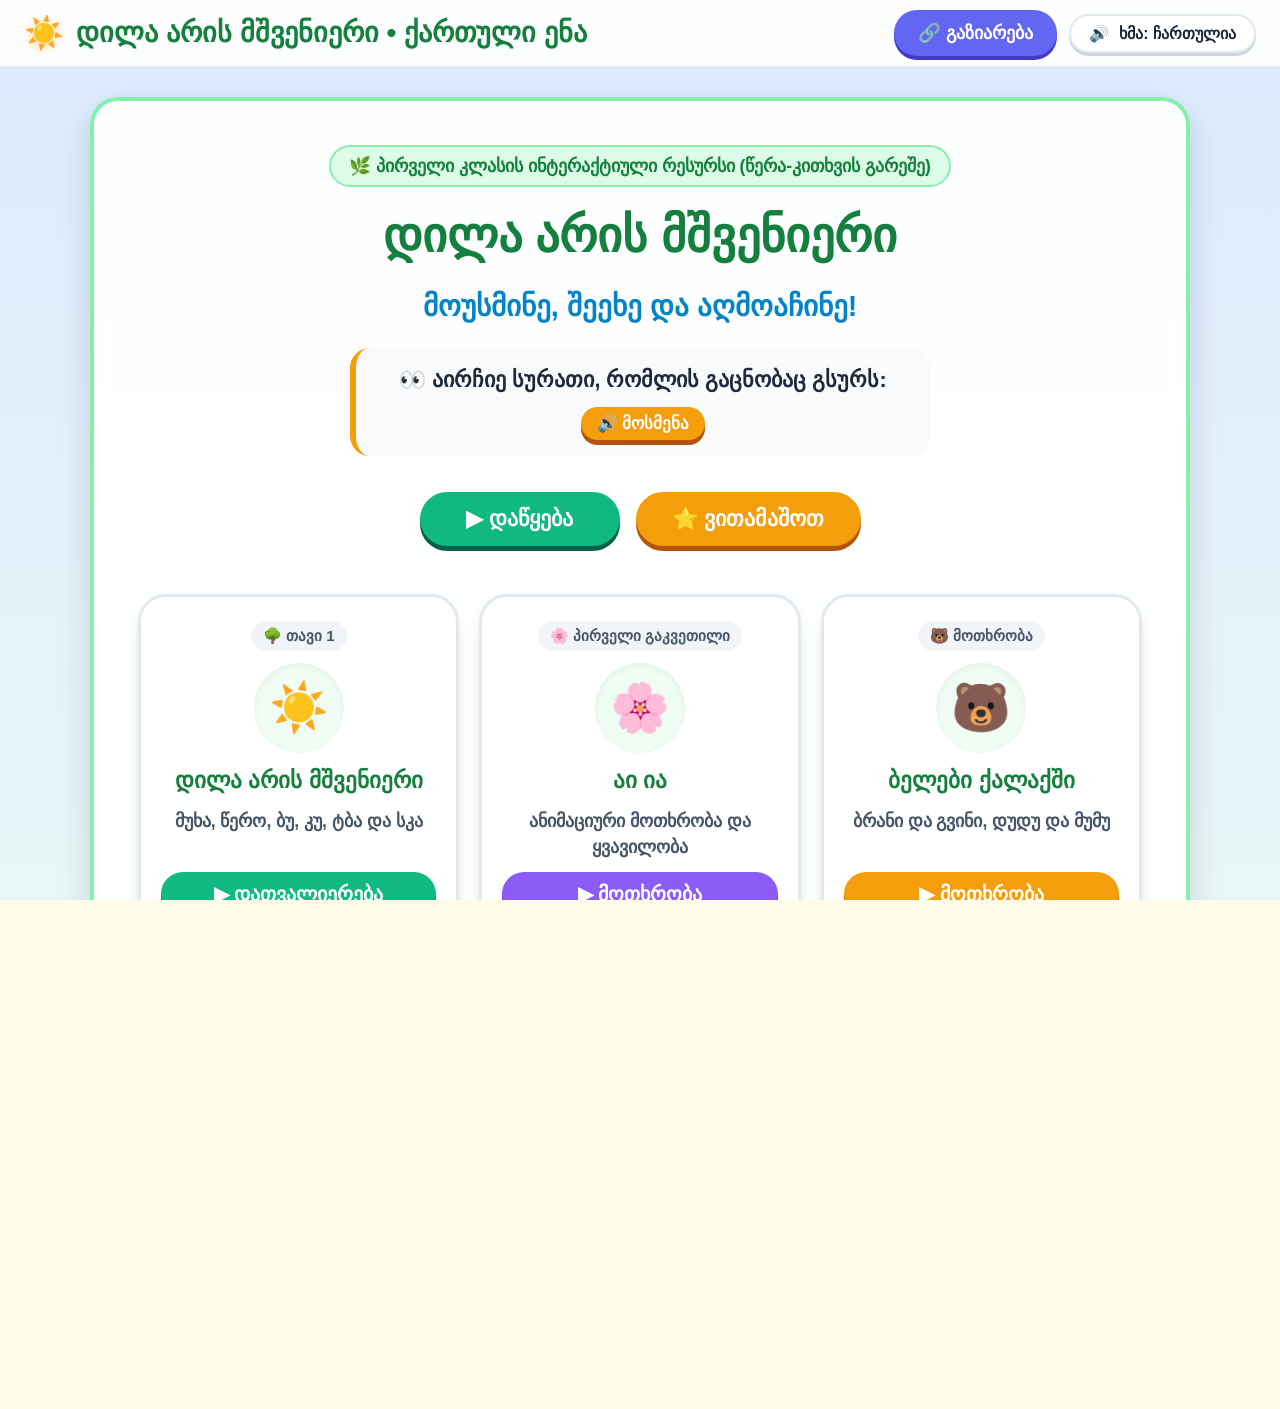
==== commit 12a6d165: "Add files via upload" ====
--- a/index.html
+++ b/index.html
@@ -23,6 +23,9 @@
         <button id="btn-header-home" class="btn btn-icon-control" style="display: none;" aria-label="საწყის გვერდზე დაბრუნება">
           🏠 მთავარი
         </button>
+        <button id="btn-header-quiz" class="btn btn-icon-control" aria-label="თამაშის დაწყება">
+          🎮 ვითამაშოთ
+        </button>
         <button id="btn-header-share" class="btn btn-share" aria-label="ამ გვერდის ბმულის გაზიარება">
           🔗 გაზიარება
         </button>
@@ -46,6 +49,16 @@
             <span>👀 აირჩიე სურათი, რომლის გაცნობაც გსურს:</span>
             <button id="btn-start-welcome-speak" class="btn btn-amber" style="padding: 6px 16px; font-size: 1.05rem;" aria-label="ინსტრუქციის მოსმენა">
               🔊 მოსმენა
+            </button>
+          </div>
+
+          <!-- მთავარი საწყისი მოქმედებები („დაწყება“ და „ვითამაშოთ“) -->
+          <div class="start-actions" style="display: flex; gap: 16px; justify-content: center; margin: 16px 0 8px 0; flex-wrap: wrap;">
+            <button id="btn-start-explore" class="btn btn-primary" style="font-size: 1.35rem; padding: 14px 36px; border-radius: var(--radius-full);" aria-label="ბუნების შესწავლის დაწყება">
+              ▶ დაწყება
+            </button>
+            <button id="btn-start-quiz" class="btn btn-amber" style="font-size: 1.35rem; padding: 14px 36px; border-radius: var(--radius-full);" aria-label="თამაშის დაწყება">
+              ⭐ ვითამაშოთ
             </button>
           </div>
 
--- a/css/style.css
+++ b/css/style.css
@@ -225,17 +225,18 @@
   display: flex;
   flex-direction: column;
   position: relative;
-  overflow: hidden;
+  overflow-y: auto;
+  overflow-x: hidden;
 }
 
 .screen-view {
   width: 100%;
-  height: 100%;
+  min-height: 100%;
   display: none;
   flex-direction: column;
   align-items: center;
-  justify-content: center;
-  padding: 16px;
+  justify-content: flex-start;
+  padding: clamp(16px, 3vw, 28px);
   animation: fadeIn 0.35s ease-out;
 }
 
